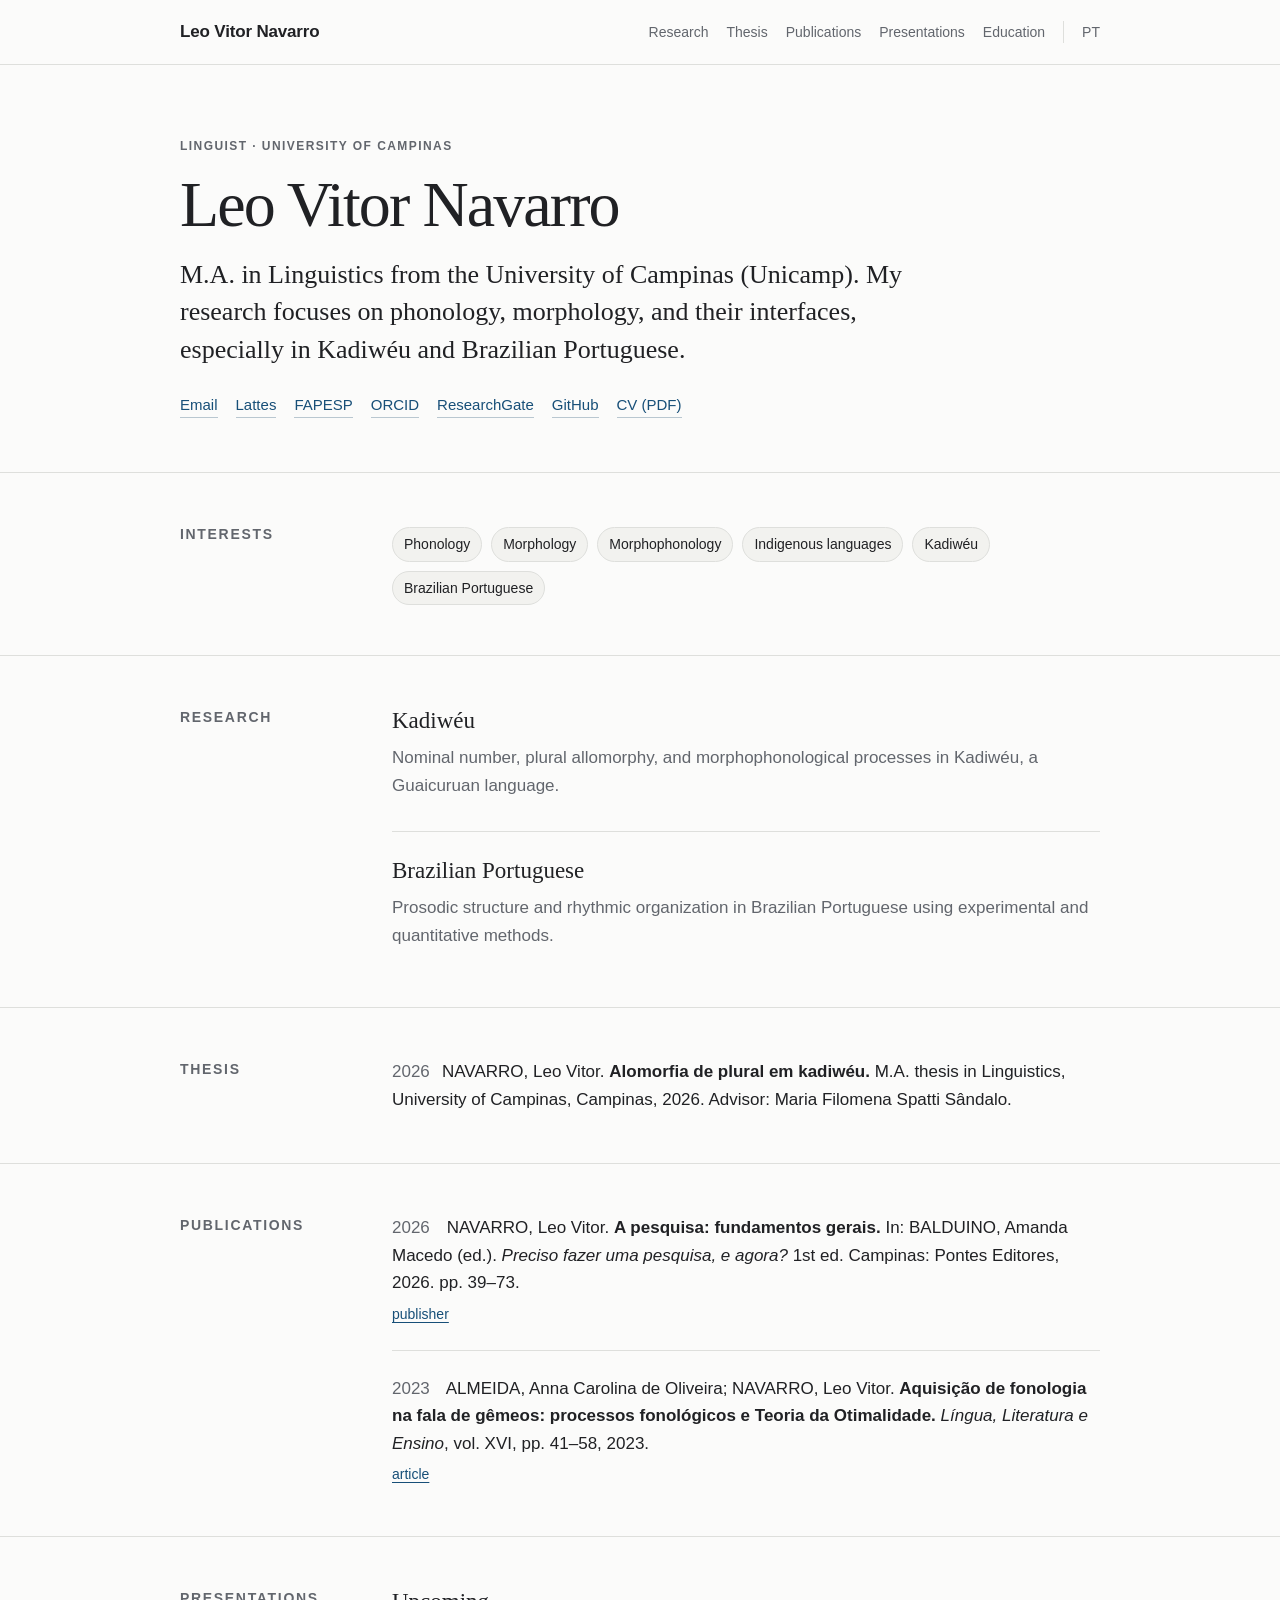
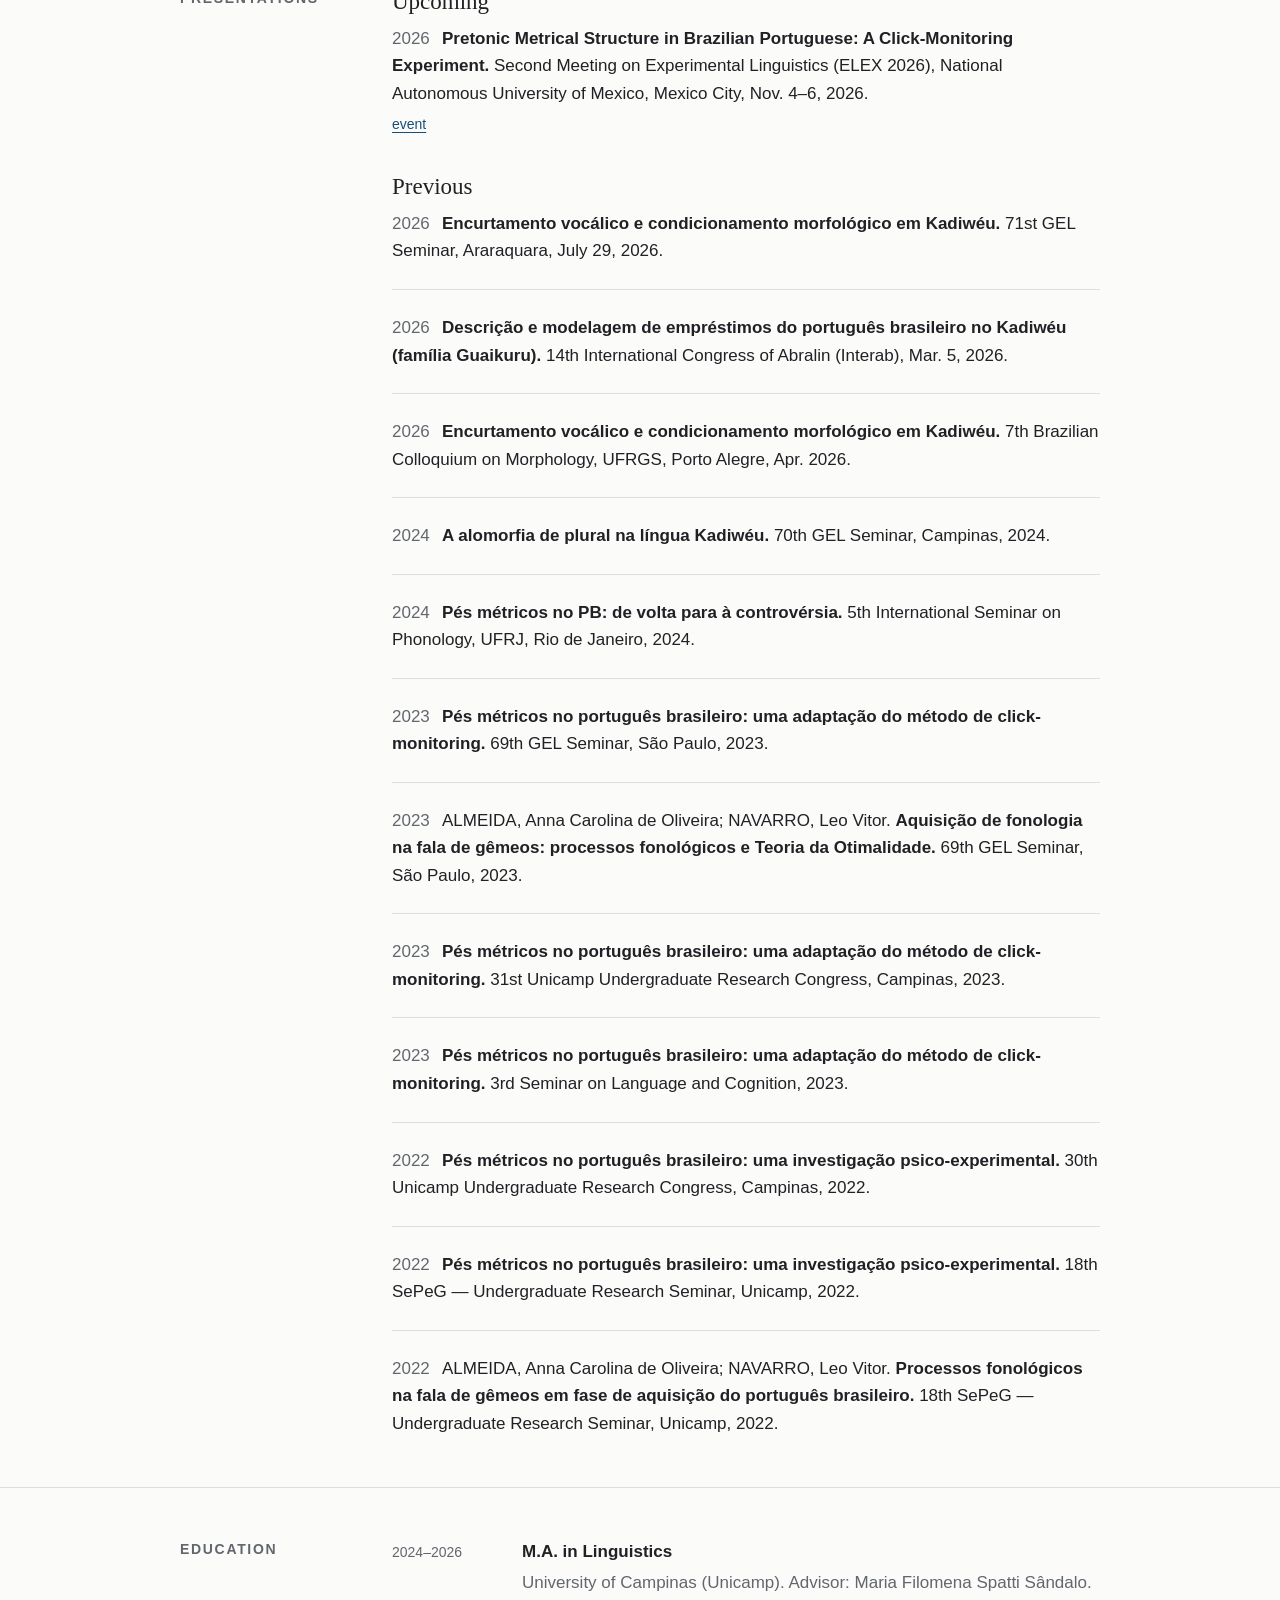
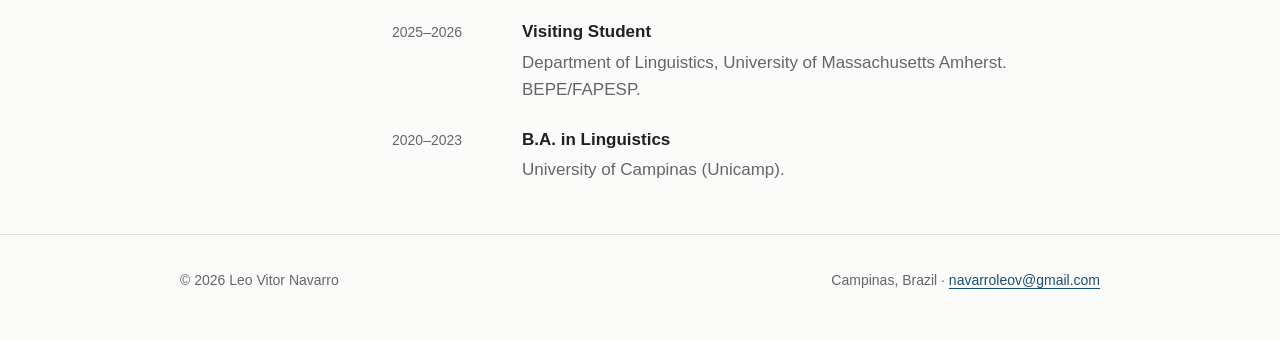
==== en/index.html @ c4668b6d "Add CV PDF link to English page" ====
<!doctype html>
<html lang="en">
<head>
  <meta charset="utf-8">
  <meta name="viewport" content="width=device-width, initial-scale=1">
  <meta name="description" content="Leo Vitor Navarro — linguist. Phonology, morphology, Kadiwéu, and Brazilian Portuguese.">
  <title>Leo Vitor Navarro — Linguist</title>
  <link rel="stylesheet" href="../styles.css">
</head>
<body>
  <a class="skip-link" href="#main">Skip to content</a>

  <header class="site-header">
    <nav class="container nav" aria-label="Main navigation">
      <a class="brand" href="#top">Leo Vitor Navarro</a>
      <div class="nav-links">
        <a href="#research">Research</a>
        <a href="#thesis">Thesis</a>
        <a href="#publications">Publications</a>
        <a class="optional" href="#presentations">Presentations</a>
        <a href="#education">Education</a>
        <a class="lang" href="../" lang="pt-BR">PT</a>
      </div>
    </nav>
  </header>

  <main id="main">
    <div class="hero" id="top">
      <div class="container">
        <p class="eyebrow">Linguist · University of Campinas</p>
        <h1>Leo Vitor Navarro</h1>
        <p class="lead">M.A. in Linguistics from the University of Campinas (Unicamp). My research focuses on phonology, morphology, and their interfaces, especially in Kadiwéu and Brazilian Portuguese.</p>
        <div class="quick-links" aria-label="Academic profiles">
          <a href="mailto:navarroleov@gmail.com">Email</a>
          <a href="https://buscatextual.cnpq.br/buscatextual/visualizacv.do?id=K9007297A9&metodo=apresentar">Lattes</a>
          <a href="https://bv.fapesp.br/en/pesquisador/730065/leo-vitor-navarro/">FAPESP</a>
          <a href="https://orcid.org/0000-0003-2678-4934">ORCID</a>
          <a href="https://www.researchgate.net/profile/Leo-Navarro-2">ResearchGate</a>
          <a href="https://github.com/leovitornavarro">GitHub</a>
          <a href="../cv/leo-vitor-navarro-cv.pdf">CV (PDF)</a>
        </div>
      </div>
    </div>

    <section aria-labelledby="interests-heading">
      <div class="container section-grid">
        <h2 id="interests-heading">Interests</h2>
        <div class="content">
          <ul class="interests">
            <li>Phonology</li>
            <li>Morphology</li>
            <li>Morphophonology</li>
            <li>Indigenous languages</li>
            <li>Kadiwéu</li>
            <li>Brazilian Portuguese</li>
          </ul>
        </div>
      </div>
    </section>

    <section id="research" aria-labelledby="research-heading">
      <div class="container section-grid">
        <h2 id="research-heading">Research</h2>
        <div class="content">
          <article class="project">
            <h3>Kadiwéu</h3>
            <p>Nominal number, plural allomorphy, and morphophonological processes in Kadiwéu, a Guaicuruan language.</p>
          </article>
          <article class="project">
            <h3>Brazilian Portuguese</h3>
            <p>Prosodic structure and rhythmic organization in Brazilian Portuguese using experimental and quantitative methods.</p>
          </article>
        </div>
      </div>
    </section>

    <section id="thesis" aria-labelledby="thesis-heading">
      <div class="container section-grid">
        <h2 id="thesis-heading">Thesis</h2>
        <div class="content">
          <ol class="biblio">
            <li><span class="year">2026</span>NAVARRO, Leo Vitor. <span class="title">Alomorfia de plural em kadiwéu.</span> M.A. thesis in Linguistics, University of Campinas, Campinas, 2026. Advisor: Maria Filomena Spatti Sândalo.</li>
          </ol>
        </div>
      </div>
    </section>

    <section id="publications" aria-labelledby="publications-heading">
      <div class="container section-grid">
        <h2 id="publications-heading">Publications</h2>
        <div class="content">
          <ol class="biblio">
            <li>
              <span class="year">2026</span>
              NAVARRO, Leo Vitor. <span class="title">A pesquisa: fundamentos gerais.</span> In: BALDUINO, Amanda Macedo (ed.). <em>Preciso fazer uma pesquisa, e agora?</em> 1st ed. Campinas: Pontes Editores, 2026. pp. 39–73.
              <div class="links"><a href="https://ponteseditores.com.br/loja3/loja/preciso-fazer-uma-pesquisa-e-agora/">publisher</a></div>
            </li>
            <li>
              <span class="year">2023</span>
              ALMEIDA, Anna Carolina de Oliveira; NAVARRO, Leo Vitor. <span class="title">Aquisição de fonologia na fala de gêmeos: processos fonológicos e Teoria da Otimalidade.</span> <em>Língua, Literatura e Ensino</em>, vol. XVI, pp. 41–58, 2023.
              <div class="links"><a href="https://revistas.iel.unicamp.br/index.php/lle/article/view/6676">article</a></div>
            </li>
          </ol>
        </div>
      </div>
    </section>

    <section id="presentations" aria-labelledby="presentations-heading">
      <div class="container section-grid">
        <h2 id="presentations-heading">Presentations</h2>
        <div class="content">
          <h3>Upcoming</h3>
          <ol class="biblio">
            <li><span class="year">2026</span><span class="title">Pretonic Metrical Structure in Brazilian Portuguese: A Click-Monitoring Experiment.</span> Second Meeting on Experimental Linguistics (ELEX 2026), National Autonomous University of Mexico, Mexico City, Nov. 4–6, 2026.<div class="links"><a href="https://eventos.enallt.unam.mx/elex/">event</a></div></li>
          </ol>

          <h3 style="margin-top:36px">Previous</h3>
          <ol class="biblio">
            <li><span class="year">2026</span><span class="title">Encurtamento vocálico e condicionamento morfológico em Kadiwéu.</span> 71st GEL Seminar, Araraquara, July 29, 2026.</li>
            <li><span class="year">2026</span><span class="title">Descrição e modelagem de empréstimos do português brasileiro no Kadiwéu (família Guaikuru).</span> 14th International Congress of Abralin (Interab), Mar. 5, 2026.</li>
            <li><span class="year">2026</span><span class="title">Encurtamento vocálico e condicionamento morfológico em Kadiwéu.</span> 7th Brazilian Colloquium on Morphology, UFRGS, Porto Alegre, Apr. 2026.</li>
            <li><span class="year">2024</span><span class="title">A alomorfia de plural na língua Kadiwéu.</span> 70th GEL Seminar, Campinas, 2024.</li>
            <li><span class="year">2024</span><span class="title">Pés métricos no PB: de volta para à controvérsia.</span> 5th International Seminar on Phonology, UFRJ, Rio de Janeiro, 2024.</li>
            <li><span class="year">2023</span><span class="title">Pés métricos no português brasileiro: uma adaptação do método de click-monitoring.</span> 69th GEL Seminar, São Paulo, 2023.</li>
            <li><span class="year">2023</span>ALMEIDA, Anna Carolina de Oliveira; NAVARRO, Leo Vitor. <span class="title">Aquisição de fonologia na fala de gêmeos: processos fonológicos e Teoria da Otimalidade.</span> 69th GEL Seminar, São Paulo, 2023.</li>
            <li><span class="year">2023</span><span class="title">Pés métricos no português brasileiro: uma adaptação do método de click-monitoring.</span> 31st Unicamp Undergraduate Research Congress, Campinas, 2023.</li>
            <li><span class="year">2023</span><span class="title">Pés métricos no português brasileiro: uma adaptação do método de click-monitoring.</span> 3rd Seminar on Language and Cognition, 2023.</li>
            <li><span class="year">2022</span><span class="title">Pés métricos no português brasileiro: uma investigação psico-experimental.</span> 30th Unicamp Undergraduate Research Congress, Campinas, 2022.</li>
            <li><span class="year">2022</span><span class="title">Pés métricos no português brasileiro: uma investigação psico-experimental.</span> 18th SePeG — Undergraduate Research Seminar, Unicamp, 2022.</li>
            <li><span class="year">2022</span>ALMEIDA, Anna Carolina de Oliveira; NAVARRO, Leo Vitor. <span class="title">Processos fonológicos na fala de gêmeos em fase de aquisição do português brasileiro.</span> 18th SePeG — Undergraduate Research Seminar, Unicamp, 2022.</li>
          </ol>
        </div>
      </div>
    </section>

    <section id="education" aria-labelledby="education-heading">
      <div class="container section-grid">
        <h2 id="education-heading">Education</h2>
        <div class="content">
          <div class="timeline">
            <div class="timeline-item">
              <div class="date">2024–2026</div>
              <div><strong>M.A. in Linguistics</strong><p>University of Campinas (Unicamp). Advisor: Maria Filomena Spatti Sândalo.</p></div>
            </div>
            <div class="timeline-item">
              <div class="date">2025–2026</div>
              <div><strong>Visiting Student</strong><p>Department of Linguistics, University of Massachusetts Amherst. BEPE/FAPESP.</p></div>
            </div>
            <div class="timeline-item">
              <div class="date">2020–2023</div>
              <div><strong>B.A. in Linguistics</strong><p>University of Campinas (Unicamp).</p></div>
            </div>
          </div>
        </div>
      </div>
    </section>
  </main>

  <footer>
    <div class="container footer-row">
      <span>© 2026 Leo Vitor Navarro</span>
      <span>Campinas, Brazil · <a href="mailto:navarroleov@gmail.com">navarroleov@gmail.com</a></span>
    </div>
  </footer>
</body>
</html>
---- styles.css ----
:root {
  --bg: #fbfbfa;
  --text: #202124;
  --muted: #62666d;
  --line: #dedfdc;
  --soft: #f2f2ef;
  --accent: #174f78;
  --max: 920px;
}
* { box-sizing: border-box; }
html { scroll-behavior: smooth; }
body { margin: 0; background: var(--bg); color: var(--text); font-family: -apple-system,BlinkMacSystemFont,"Segoe UI",Roboto,Helvetica,Arial,sans-serif; line-height: 1.62; font-size: 17px; }
a { color: var(--accent); text-decoration-thickness: 1px; text-underline-offset: 3px; }
a:hover { text-decoration-thickness: 2px; }
.container { width: min(calc(100% - 40px), var(--max)); margin: 0 auto; }
.skip-link { position: absolute; left: -9999px; }
.skip-link:focus { left: 16px; top: 12px; background: white; padding: 8px 12px; z-index: 20; }
.site-header { border-bottom: 1px solid var(--line); background: rgba(251,251,250,.96); position: sticky; top: 0; z-index: 10; backdrop-filter: blur(8px); }
.nav { min-height: 64px; display: flex; align-items: center; justify-content: space-between; gap: 20px; }
.brand { color: var(--text); font-weight: 700; text-decoration: none; letter-spacing: -.01em; }
.nav-links { display: flex; flex-wrap: wrap; gap: 18px; align-items: center; font-size: 14px; }
.nav-links a { color: var(--muted); text-decoration: none; }
.nav-links a:hover { color: var(--text); }
.lang { border-left: 1px solid var(--line); padding-left: 18px; }
.hero { padding: 72px 0 54px; }
.eyebrow { text-transform: uppercase; letter-spacing: .12em; font-size: 12px; font-weight: 700; color: var(--muted); margin: 0 0 16px; }
h1 { font-family: Georgia,"Times New Roman",serif; font-size: clamp(42px,7vw,64px); line-height: 1.02; letter-spacing: -.03em; margin: 0 0 18px; font-weight: 500; }
.lead { font-family: Georgia,"Times New Roman",serif; font-size: clamp(20px,3vw,26px); line-height: 1.45; margin: 0; max-width: 780px; }
.quick-links { display: flex; flex-wrap: wrap; gap: 10px 18px; margin-top: 24px; font-size: 15px; }
.quick-links a { text-decoration: none; border-bottom: 1px solid #b9c7d0; }
section { padding: 50px 0; border-top: 1px solid var(--line); }
.section-grid { display: grid; grid-template-columns: 170px 1fr; gap: 42px; }
h2 { margin: 0; font-size: 14px; text-transform: uppercase; letter-spacing: .12em; color: var(--muted); }
h3 { font-family: Georgia,"Times New Roman",serif; font-size: 23px; line-height: 1.3; font-weight: 500; margin: 0 0 8px; }
p { margin-top: 0; }
.content > *:last-child { margin-bottom: 0; }
.interests { display: flex; flex-wrap: wrap; gap: 9px; margin: 4px 0 0; padding: 0; list-style: none; }
.interests li { background: var(--soft); border: 1px solid var(--line); border-radius: 999px; padding: 5px 11px; font-size: 14px; }
.project { padding: 0 0 24px; margin: 0 0 24px; border-bottom: 1px solid var(--line); }
.project:last-child { border-bottom: 0; padding-bottom: 0; margin-bottom: 0; }
.project p { color: var(--muted); margin-bottom: 8px; }
.meta { font-size: 14px; color: var(--muted); }
.biblio { list-style: none; padding: 0; margin: 0; }
.biblio li { padding: 0 0 24px; margin: 0 0 24px; border-bottom: 1px solid var(--line); }
.biblio li:last-child { border-bottom: 0; margin-bottom: 0; padding-bottom: 0; }
.biblio .year { display: inline-block; min-width: 50px; color: var(--muted); font-variant-numeric: tabular-nums; }
.biblio .title { font-weight: 650; }
.biblio .links { margin-top: 6px; font-size: 14px; }
.biblio .links a { margin-right: 12px; }
.timeline { display: grid; gap: 22px; }
.timeline-item { display: grid; grid-template-columns: 110px 1fr; gap: 20px; }
.timeline-item .date { color: var(--muted); font-size: 14px; padding-top: 3px; }
.timeline-item strong { display: block; }
.timeline-item p { color: var(--muted); margin: 3px 0 0; }
footer { border-top: 1px solid var(--line); padding: 34px 0 48px; color: var(--muted); font-size: 14px; }
.footer-row { display: flex; justify-content: space-between; gap: 20px; flex-wrap: wrap; }
@media (max-width: 760px) {
  .site-header { position: static; }
  .nav { align-items: flex-start; padding: 18px 0; }
  .nav-links { justify-content: flex-end; gap: 10px 14px; }
  .nav-links .optional { display: none; }
  .hero { padding-top: 46px; }
  .section-grid { grid-template-columns: 1fr; gap: 18px; }
  .timeline-item { grid-template-columns: 82px 1fr; gap: 14px; }
}
@media (max-width: 430px) {
  .container { width: min(calc(100% - 28px), var(--max)); }
  .nav { display: block; }
  .brand { display: block; margin-bottom: 10px; }
  .nav-links { justify-content: flex-start; }
  .lang { padding-left: 0; border-left: 0; }
  h1 { font-size: 43px; }
}
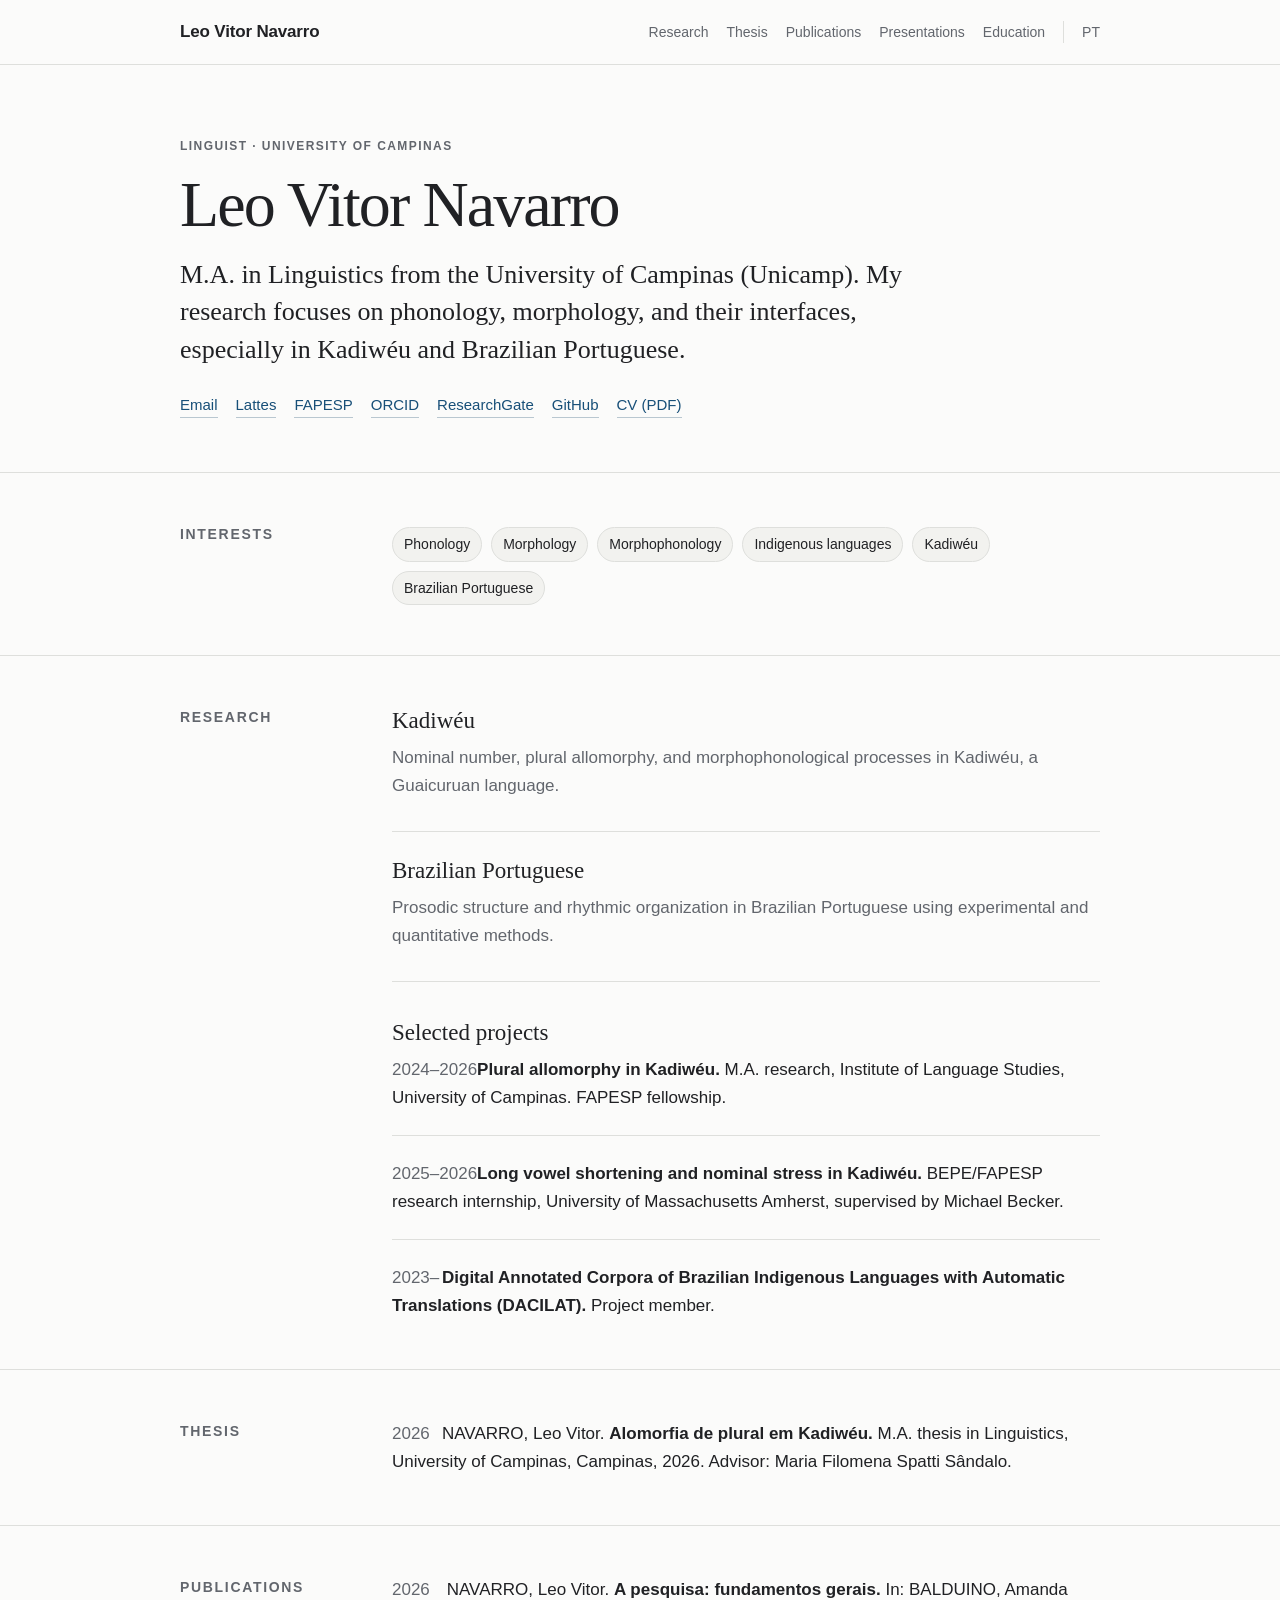
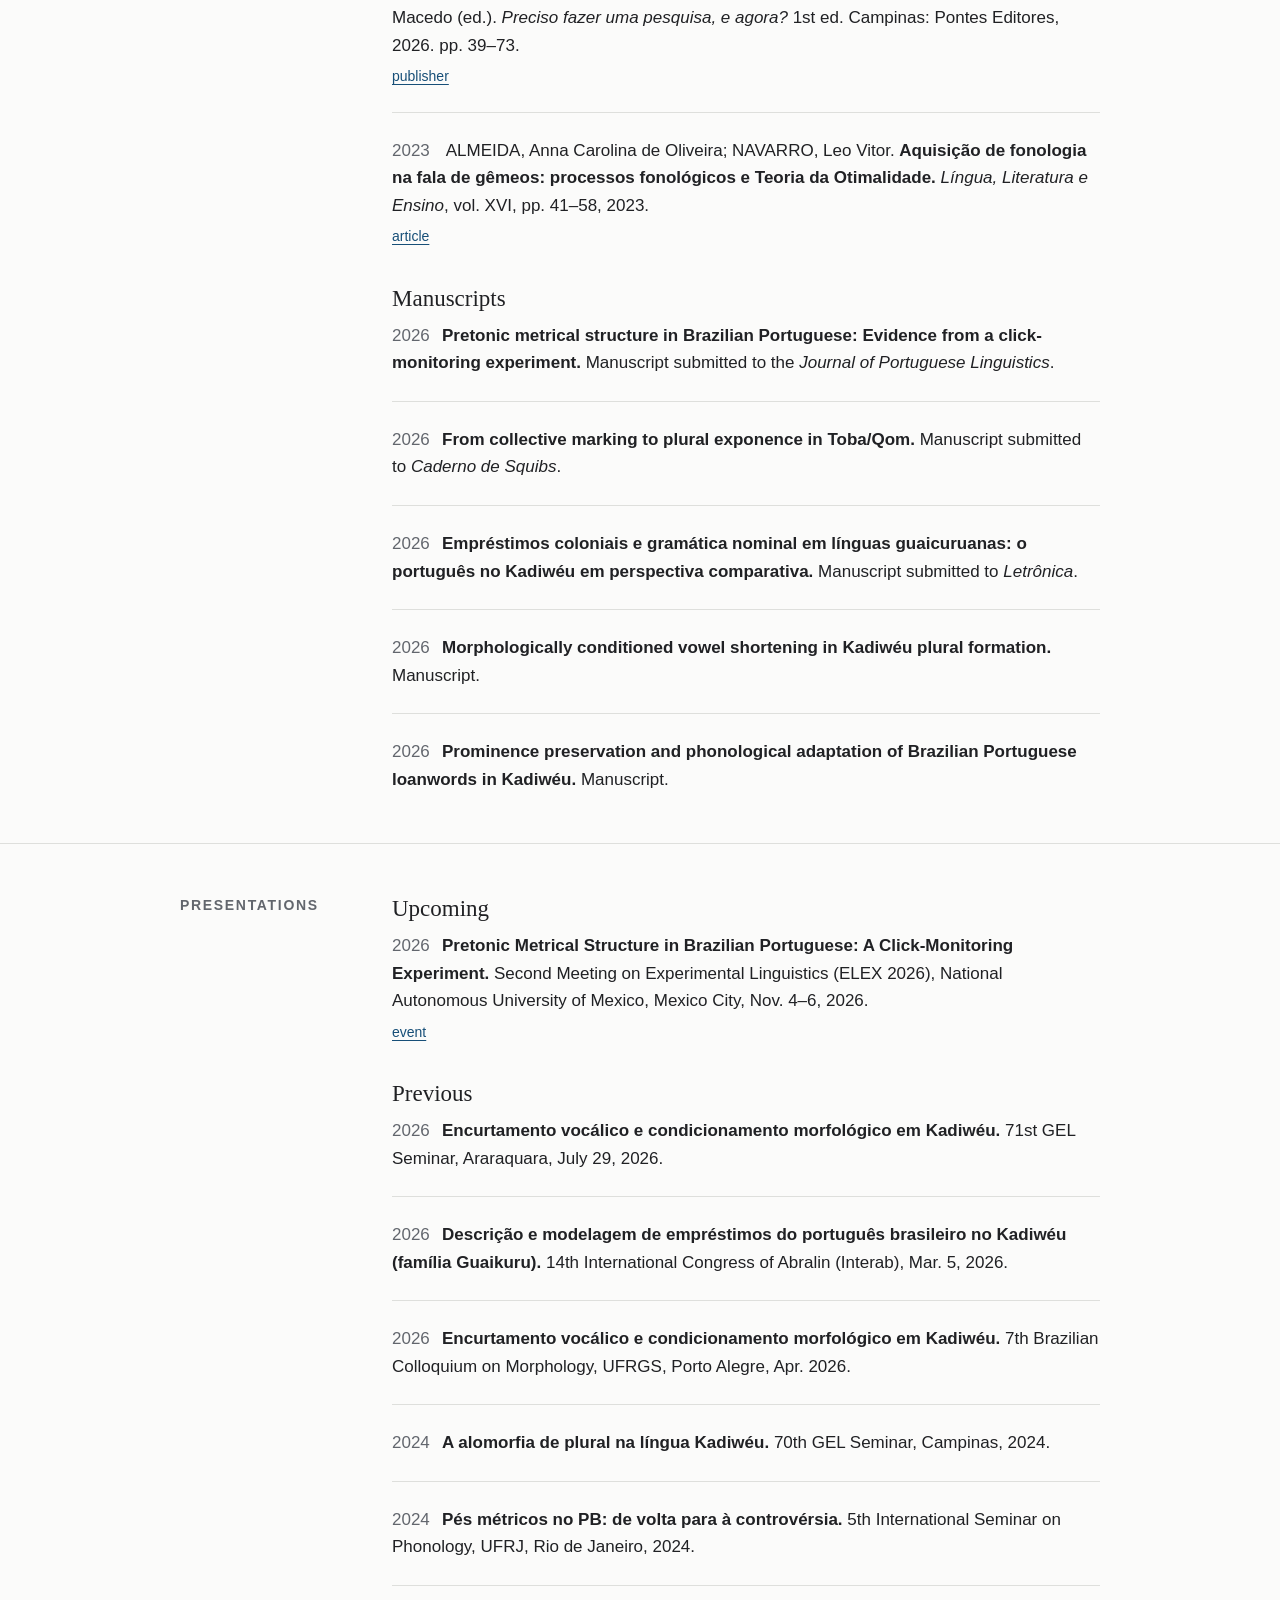
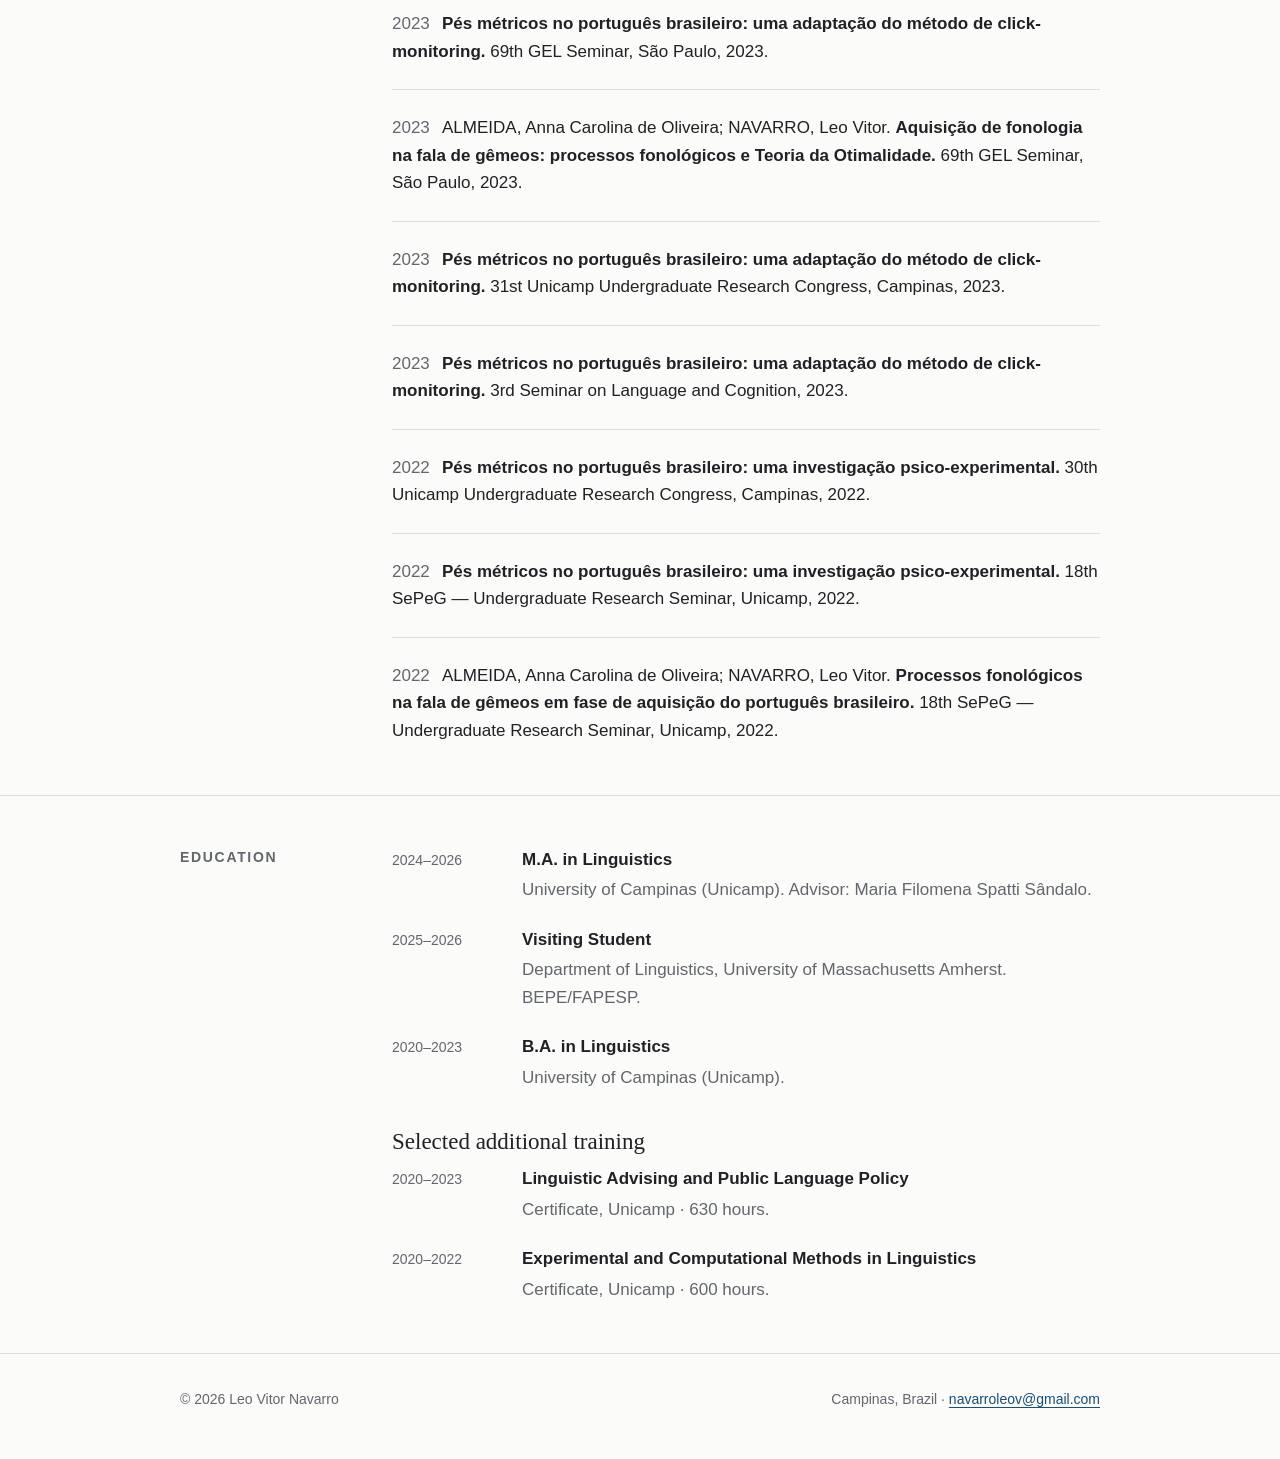
==== commit 99842f2c: "Expand English research, manuscripts, and education" ====
--- a/en/index.html
+++ b/en/index.html
@@ -5,6 +5,7 @@
   <meta name="viewport" content="width=device-width, initial-scale=1">
   <meta name="description" content="Leo Vitor Navarro — linguist. Phonology, morphology, Kadiwéu, and Brazilian Portuguese.">
   <title>Leo Vitor Navarro — Linguist</title>
+  <link rel="icon" type="image/svg+xml" href="../favicon.svg">
   <link rel="stylesheet" href="../styles.css">
 </head>
 <body>
@@ -32,7 +33,7 @@
         <p class="lead">M.A. in Linguistics from the University of Campinas (Unicamp). My research focuses on phonology, morphology, and their interfaces, especially in Kadiwéu and Brazilian Portuguese.</p>
         <div class="quick-links" aria-label="Academic profiles">
           <a href="mailto:navarroleov@gmail.com">Email</a>
-          <a href="https://buscatextual.cnpq.br/buscatextual/visualizacv.do?id=K9007297A9&metodo=apresentar">Lattes</a>
+          <a href="http://lattes.cnpq.br/2381672825086246">Lattes</a>
           <a href="https://bv.fapesp.br/en/pesquisador/730065/leo-vitor-navarro/">FAPESP</a>
           <a href="https://orcid.org/0000-0003-2678-4934">ORCID</a>
           <a href="https://www.researchgate.net/profile/Leo-Navarro-2">ResearchGate</a>
@@ -70,6 +71,13 @@
             <h3>Brazilian Portuguese</h3>
             <p>Prosodic structure and rhythmic organization in Brazilian Portuguese using experimental and quantitative methods.</p>
           </article>
+
+          <h3 style="margin-top:36px">Selected projects</h3>
+          <ol class="biblio">
+            <li><span class="year">2024–2026</span><span class="title">Plural allomorphy in Kadiwéu.</span> M.A. research, Institute of Language Studies, University of Campinas. FAPESP fellowship.</li>
+            <li><span class="year">2025–2026</span><span class="title">Long vowel shortening and nominal stress in Kadiwéu.</span> BEPE/FAPESP research internship, University of Massachusetts Amherst, supervised by Michael Becker.</li>
+            <li><span class="year">2023–</span><span class="title">Digital Annotated Corpora of Brazilian Indigenous Languages with Automatic Translations (DACILAT).</span> Project member.</li>
+          </ol>
         </div>
       </div>
     </section>
@@ -79,7 +87,7 @@
         <h2 id="thesis-heading">Thesis</h2>
         <div class="content">
           <ol class="biblio">
-            <li><span class="year">2026</span>NAVARRO, Leo Vitor. <span class="title">Alomorfia de plural em kadiwéu.</span> M.A. thesis in Linguistics, University of Campinas, Campinas, 2026. Advisor: Maria Filomena Spatti Sândalo.</li>
+            <li><span class="year">2026</span>NAVARRO, Leo Vitor. <span class="title">Alomorfia de plural em Kadiwéu.</span> M.A. thesis in Linguistics, University of Campinas, Campinas, 2026. Advisor: Maria Filomena Spatti Sândalo.</li>
           </ol>
         </div>
       </div>
@@ -100,6 +108,15 @@
               ALMEIDA, Anna Carolina de Oliveira; NAVARRO, Leo Vitor. <span class="title">Aquisição de fonologia na fala de gêmeos: processos fonológicos e Teoria da Otimalidade.</span> <em>Língua, Literatura e Ensino</em>, vol. XVI, pp. 41–58, 2023.
               <div class="links"><a href="https://revistas.iel.unicamp.br/index.php/lle/article/view/6676">article</a></div>
             </li>
+          </ol>
+
+          <h3 style="margin-top:36px">Manuscripts</h3>
+          <ol class="biblio">
+            <li><span class="year">2026</span><span class="title">Pretonic metrical structure in Brazilian Portuguese: Evidence from a click-monitoring experiment.</span> Manuscript submitted to the <em>Journal of Portuguese Linguistics</em>.</li>
+            <li><span class="year">2026</span><span class="title">From collective marking to plural exponence in Toba/Qom.</span> Manuscript submitted to <em>Caderno de Squibs</em>.</li>
+            <li><span class="year">2026</span><span class="title">Empréstimos coloniais e gramática nominal em línguas guaicuruanas: o português no Kadiwéu em perspectiva comparativa.</span> Manuscript submitted to <em>Letrônica</em>.</li>
+            <li><span class="year">2026</span><span class="title">Morphologically conditioned vowel shortening in Kadiwéu plural formation.</span> Manuscript.</li>
+            <li><span class="year">2026</span><span class="title">Prominence preservation and phonological adaptation of Brazilian Portuguese loanwords in Kadiwéu.</span> Manuscript.</li>
           </ol>
         </div>
       </div>
@@ -151,6 +168,18 @@
               <div><strong>B.A. in Linguistics</strong><p>University of Campinas (Unicamp).</p></div>
             </div>
           </div>
+
+          <h3 style="margin-top:36px">Selected additional training</h3>
+          <div class="timeline">
+            <div class="timeline-item">
+              <div class="date">2020–2023</div>
+              <div><strong>Linguistic Advising and Public Language Policy</strong><p>Certificate, Unicamp · 630 hours.</p></div>
+            </div>
+            <div class="timeline-item">
+              <div class="date">2020–2022</div>
+              <div><strong>Experimental and Computational Methods in Linguistics</strong><p>Certificate, Unicamp · 600 hours.</p></div>
+            </div>
+          </div>
         </div>
       </div>
     </section>
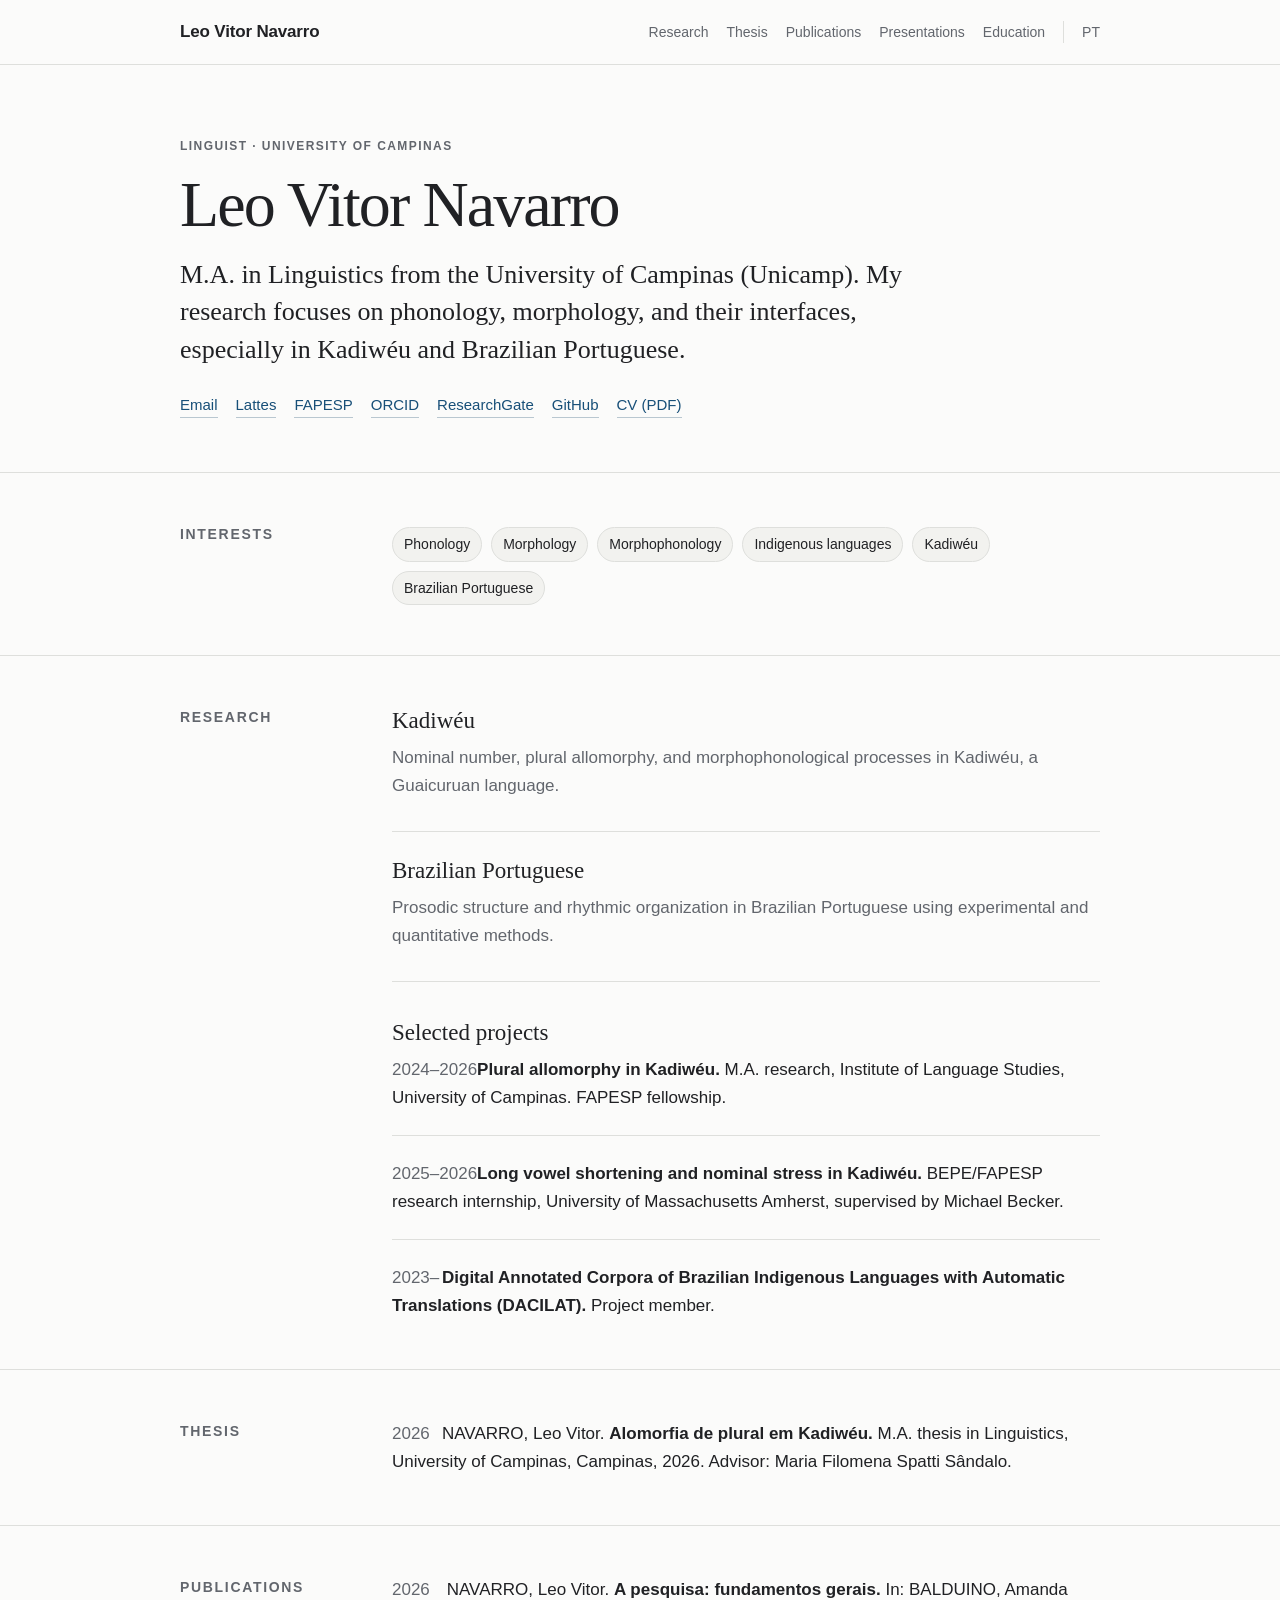
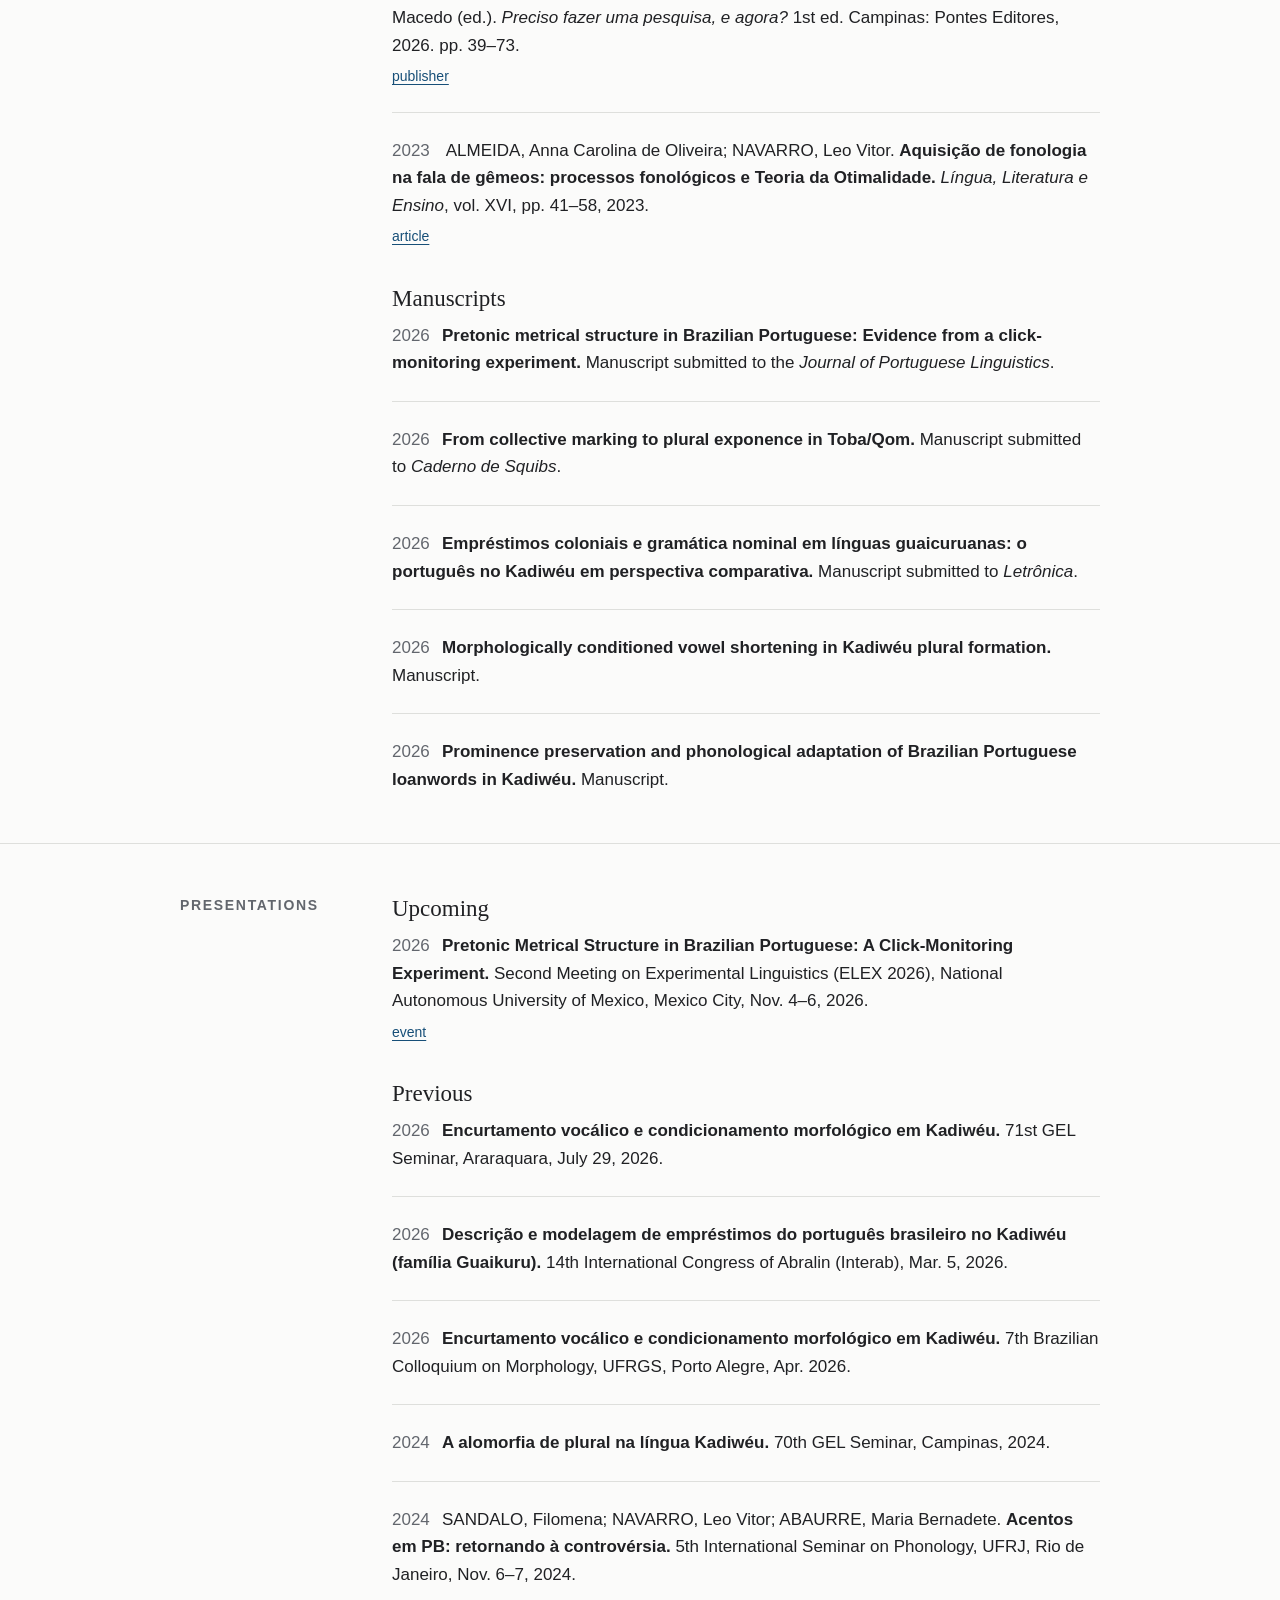
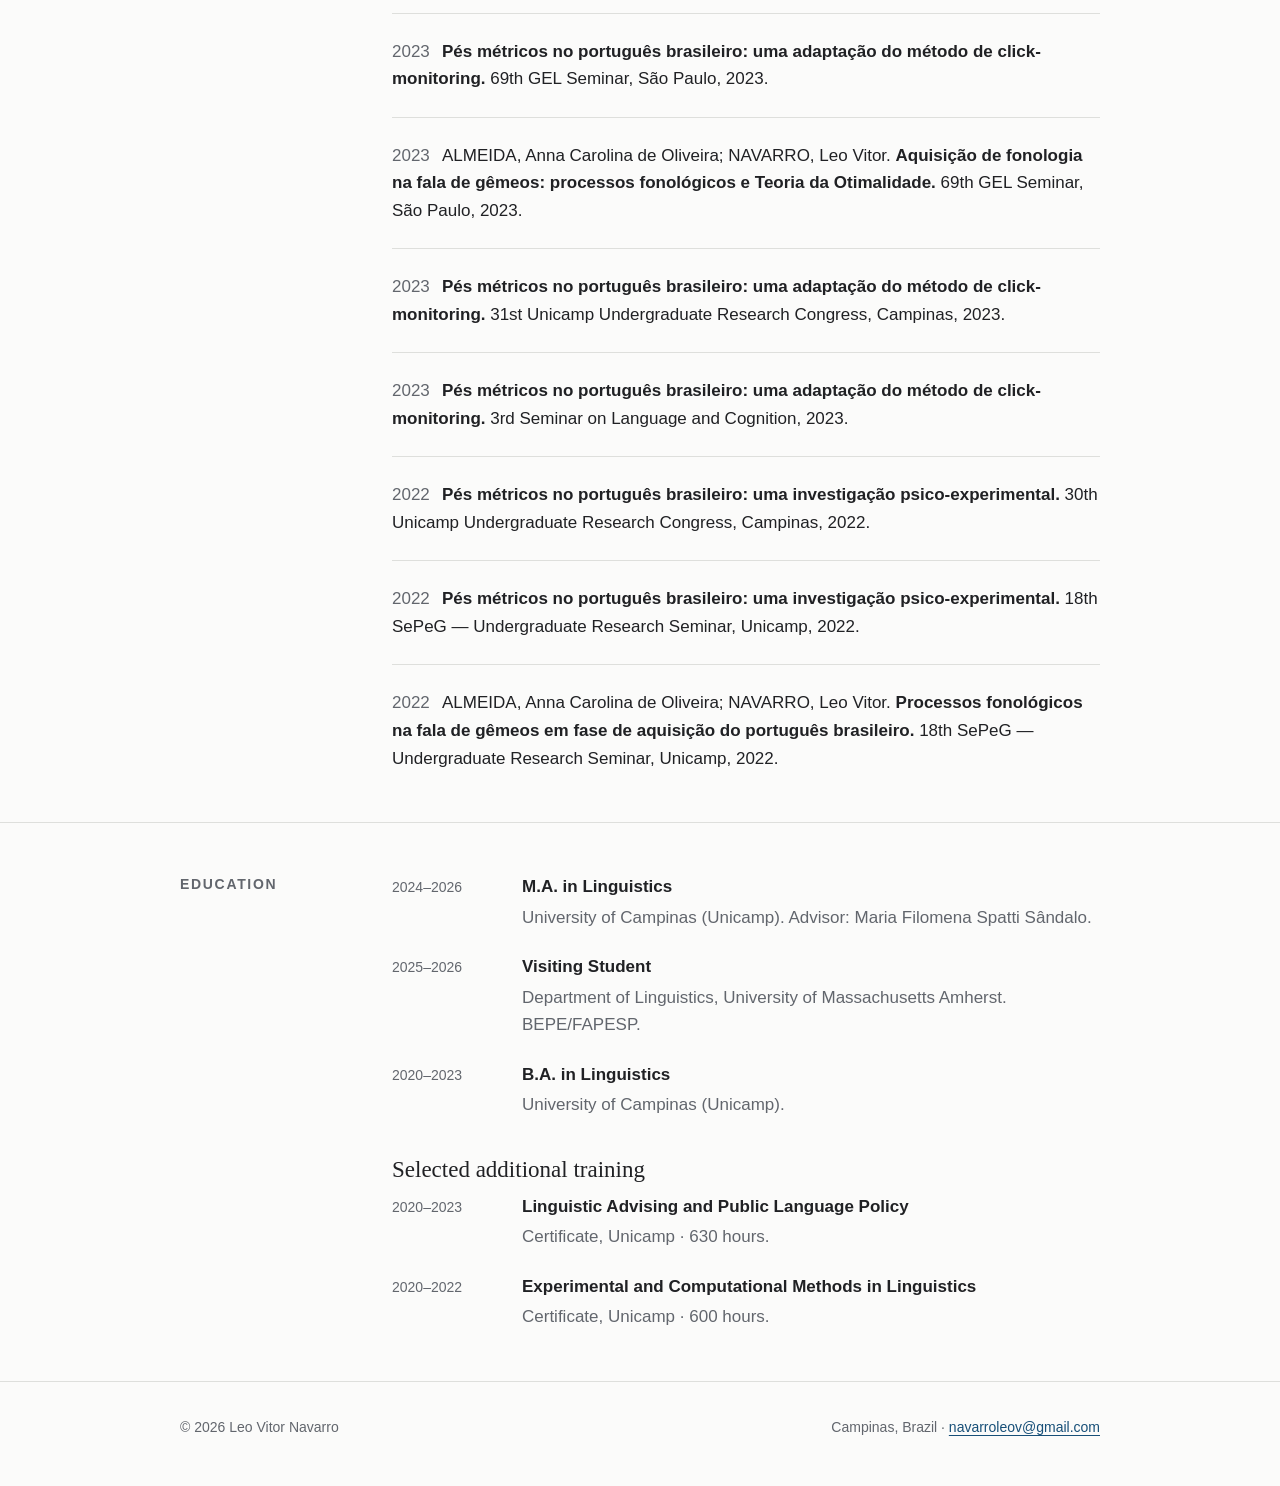
==== commit 729b6e63: "Correct 2024 UFRJ presentation title and authors in English page" ====
--- a/en/index.html
+++ b/en/index.html
@@ -137,7 +137,7 @@
             <li><span class="year">2026</span><span class="title">Descrição e modelagem de empréstimos do português brasileiro no Kadiwéu (família Guaikuru).</span> 14th International Congress of Abralin (Interab), Mar. 5, 2026.</li>
             <li><span class="year">2026</span><span class="title">Encurtamento vocálico e condicionamento morfológico em Kadiwéu.</span> 7th Brazilian Colloquium on Morphology, UFRGS, Porto Alegre, Apr. 2026.</li>
             <li><span class="year">2024</span><span class="title">A alomorfia de plural na língua Kadiwéu.</span> 70th GEL Seminar, Campinas, 2024.</li>
-            <li><span class="year">2024</span><span class="title">Pés métricos no PB: de volta para à controvérsia.</span> 5th International Seminar on Phonology, UFRJ, Rio de Janeiro, 2024.</li>
+            <li><span class="year">2024</span>SANDALO, Filomena; NAVARRO, Leo Vitor; ABAURRE, Maria Bernadete. <span class="title">Acentos em PB: retornando à controvérsia.</span> 5th International Seminar on Phonology, UFRJ, Rio de Janeiro, Nov. 6–7, 2024.</li>
             <li><span class="year">2023</span><span class="title">Pés métricos no português brasileiro: uma adaptação do método de click-monitoring.</span> 69th GEL Seminar, São Paulo, 2023.</li>
             <li><span class="year">2023</span>ALMEIDA, Anna Carolina de Oliveira; NAVARRO, Leo Vitor. <span class="title">Aquisição de fonologia na fala de gêmeos: processos fonológicos e Teoria da Otimalidade.</span> 69th GEL Seminar, São Paulo, 2023.</li>
             <li><span class="year">2023</span><span class="title">Pés métricos no português brasileiro: uma adaptação do método de click-monitoring.</span> 31st Unicamp Undergraduate Research Congress, Campinas, 2023.</li>
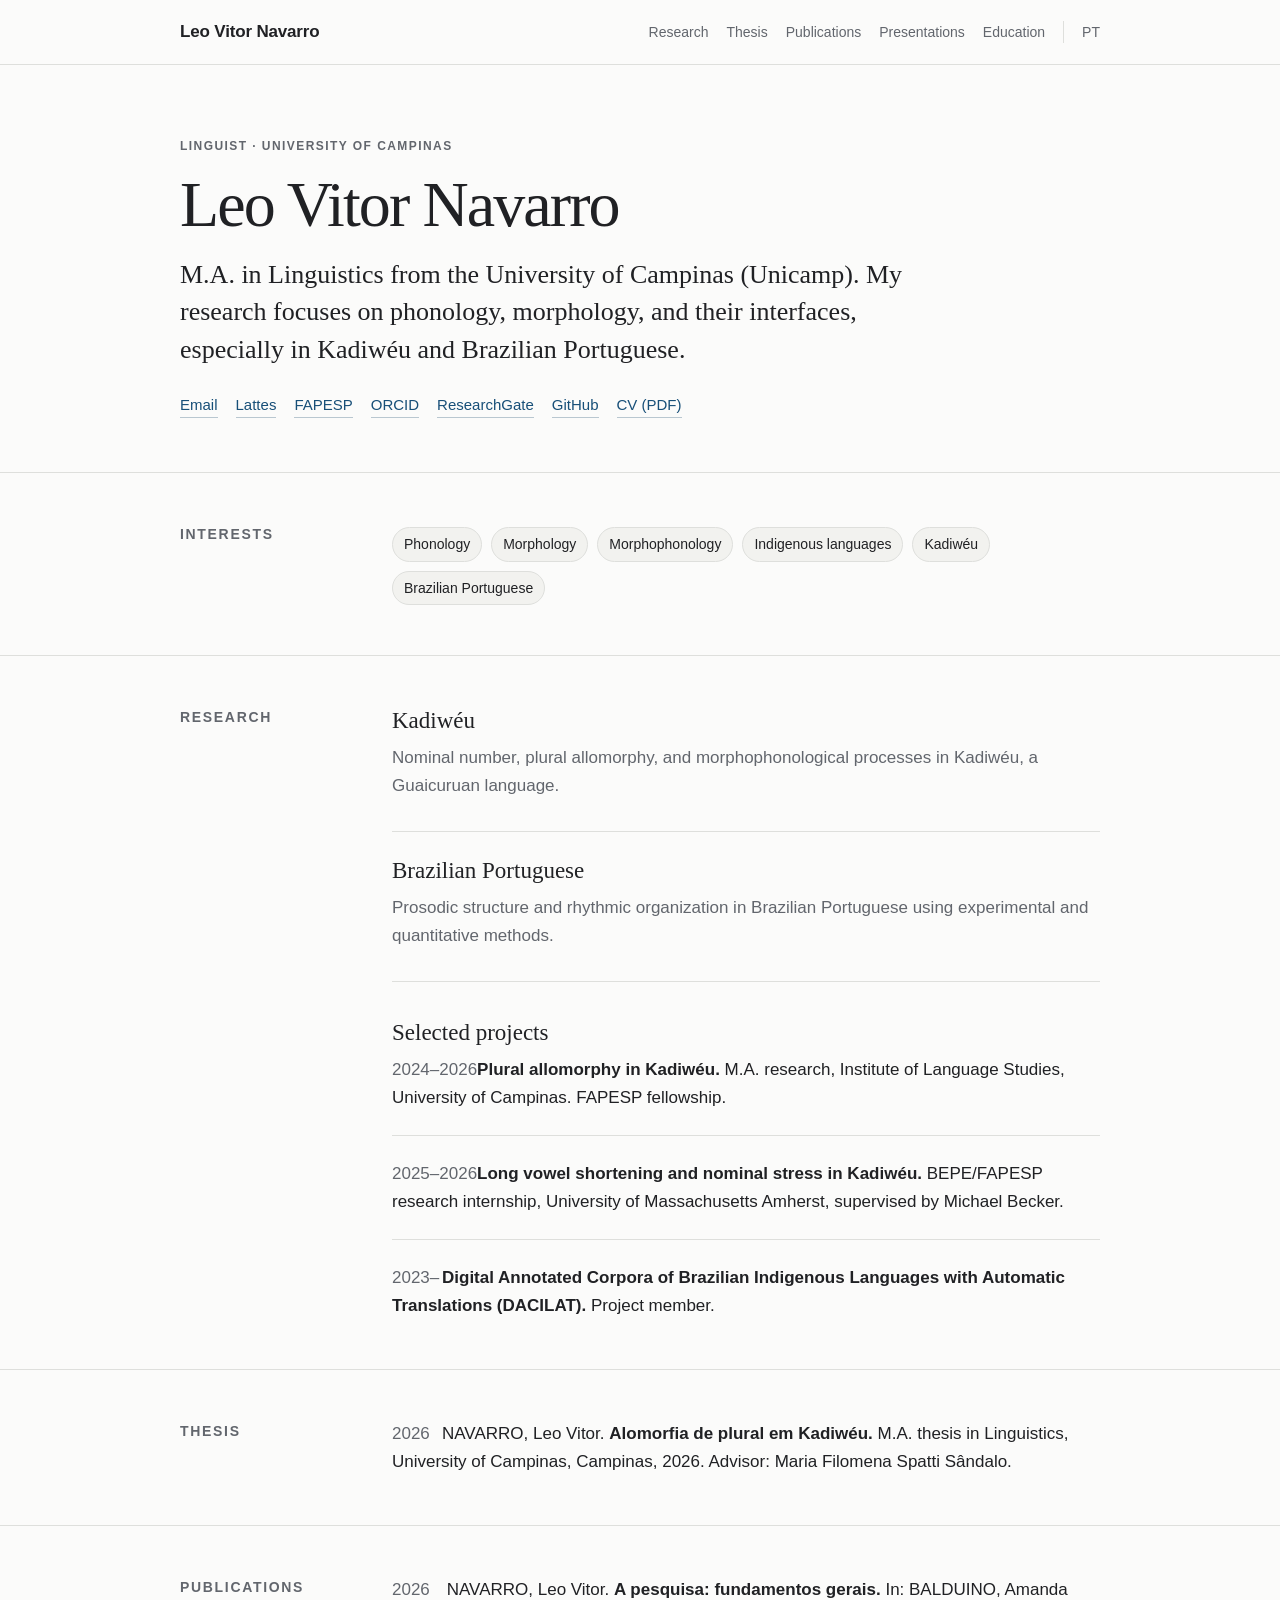
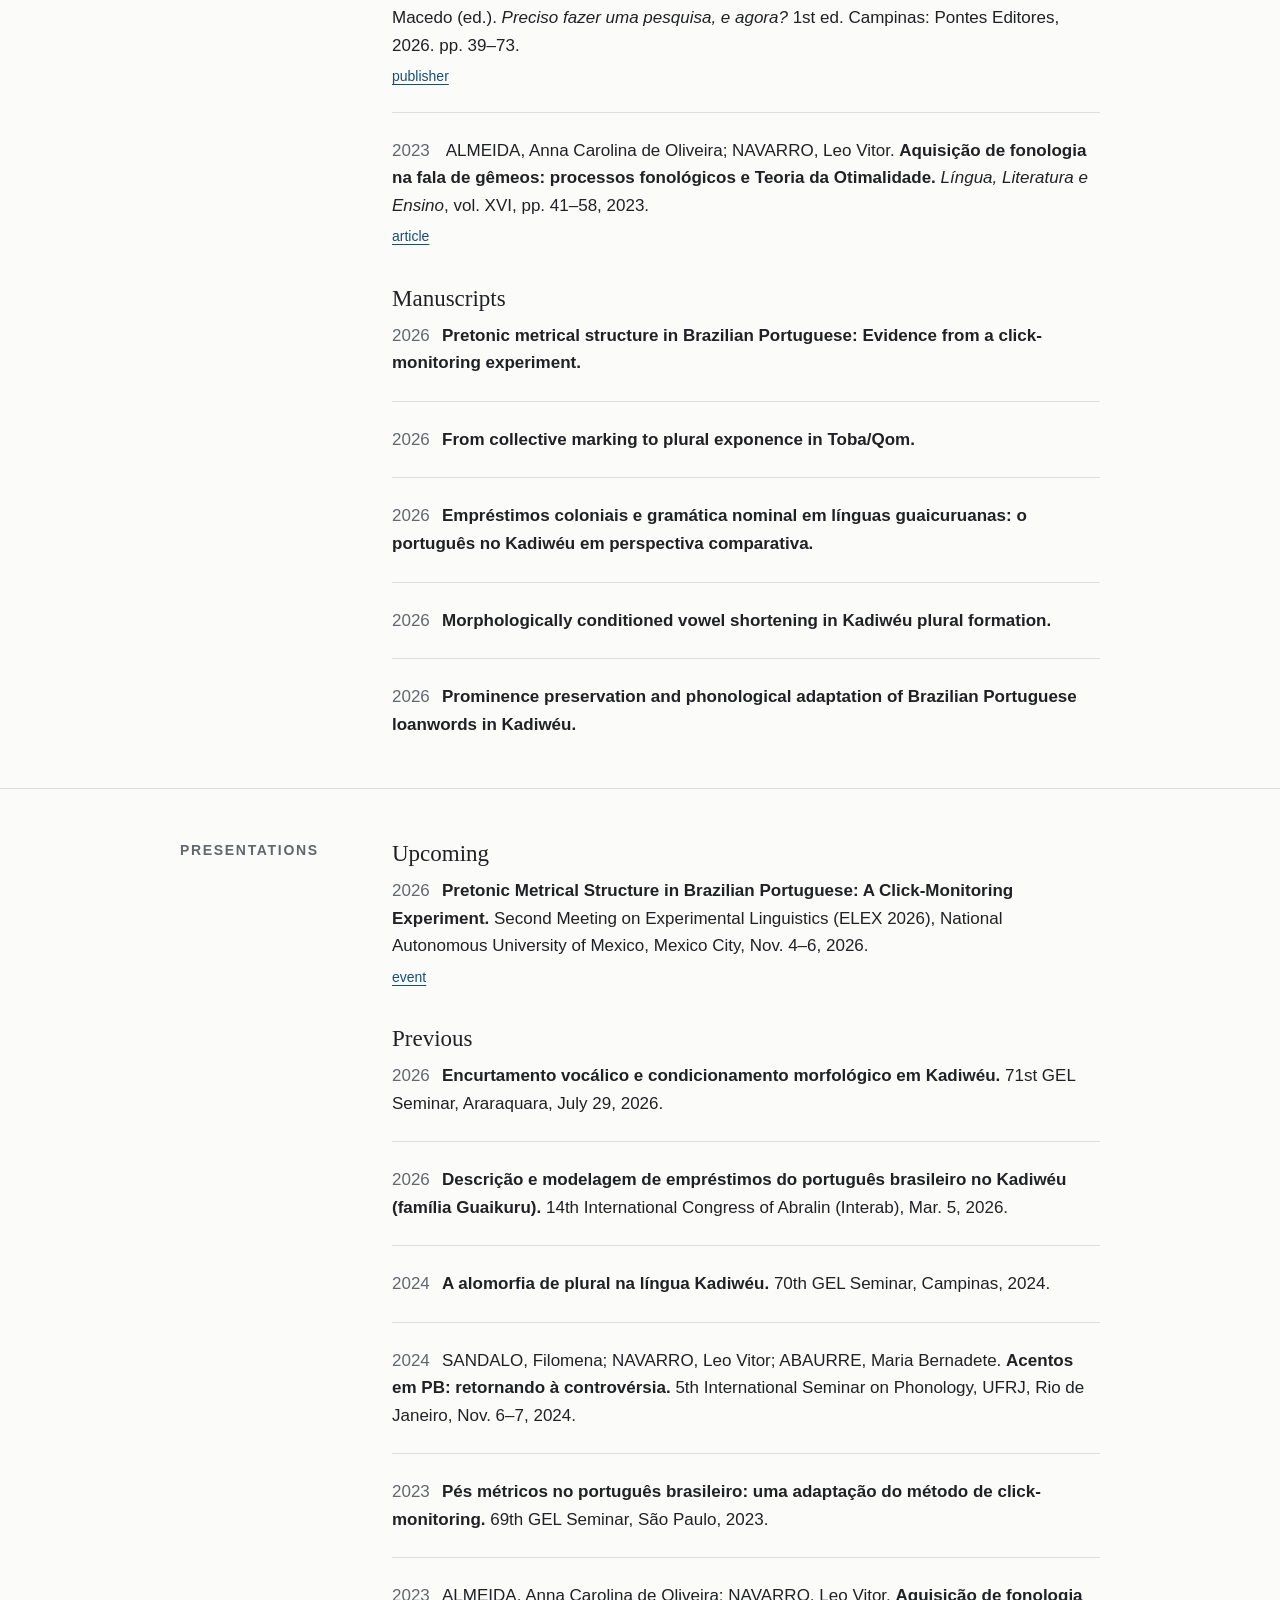
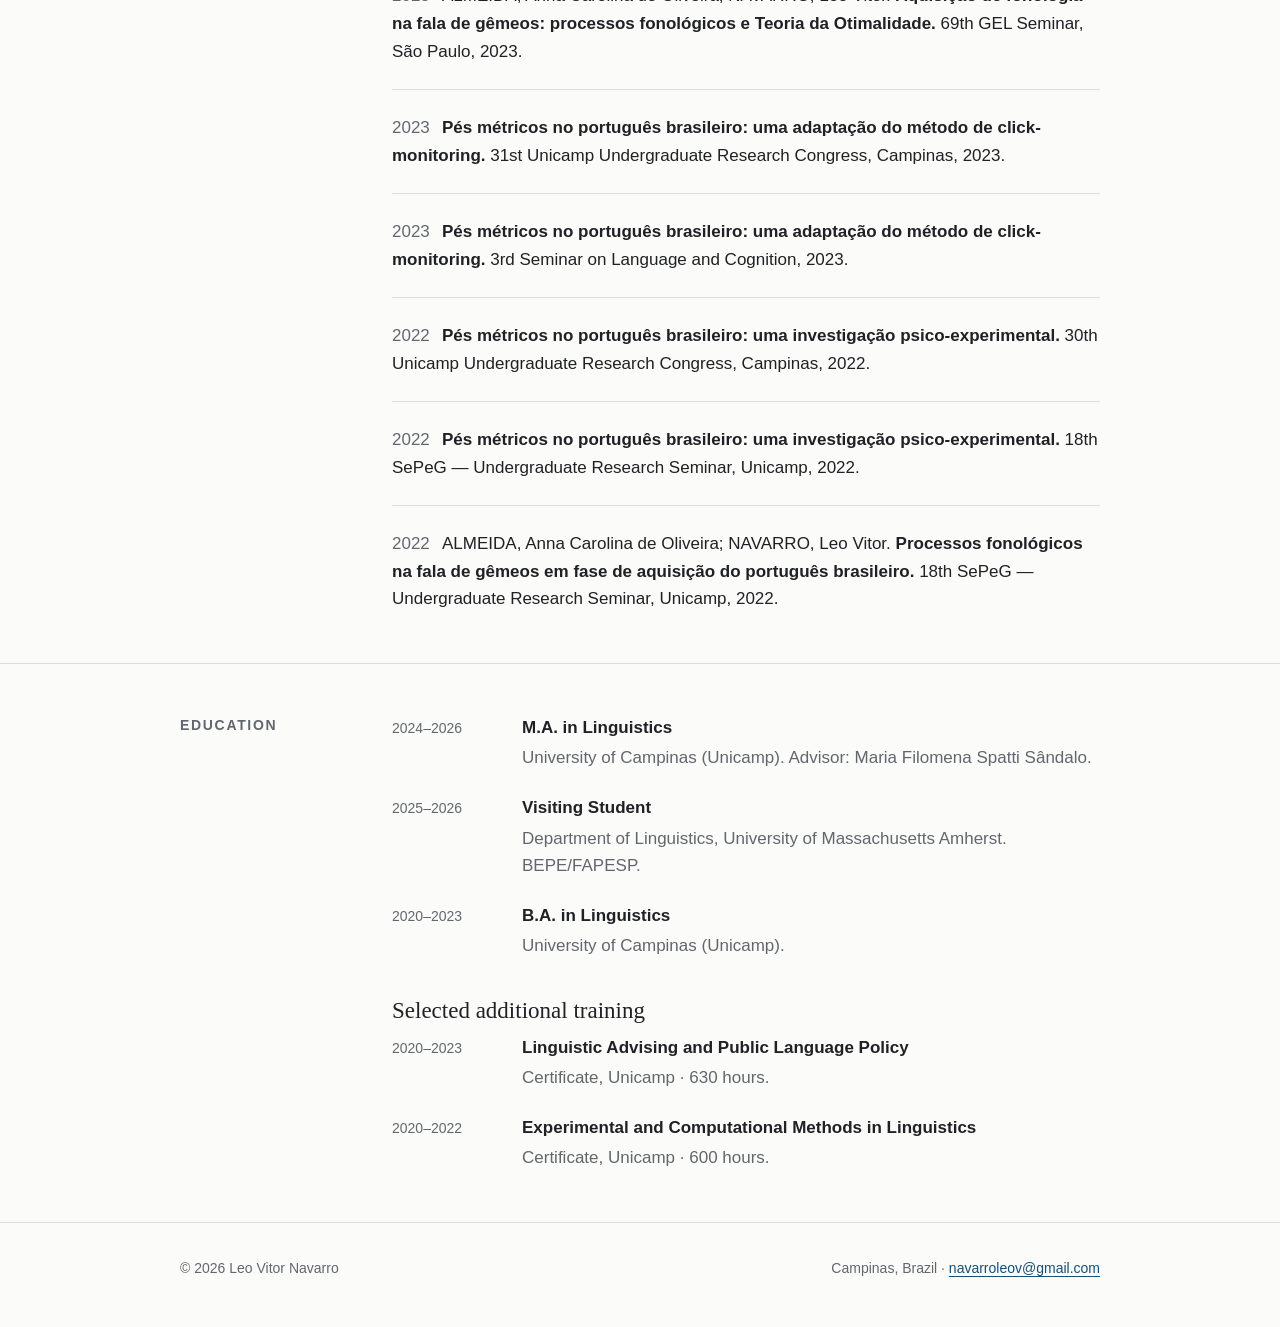
==== commit 720682ab: "Simplify manuscripts and remove CBM7 presentation in English" ====
--- a/en/index.html
+++ b/en/index.html
@@ -112,11 +112,11 @@
 
           <h3 style="margin-top:36px">Manuscripts</h3>
           <ol class="biblio">
-            <li><span class="year">2026</span><span class="title">Pretonic metrical structure in Brazilian Portuguese: Evidence from a click-monitoring experiment.</span> Manuscript submitted to the <em>Journal of Portuguese Linguistics</em>.</li>
-            <li><span class="year">2026</span><span class="title">From collective marking to plural exponence in Toba/Qom.</span> Manuscript submitted to <em>Caderno de Squibs</em>.</li>
-            <li><span class="year">2026</span><span class="title">Empréstimos coloniais e gramática nominal em línguas guaicuruanas: o português no Kadiwéu em perspectiva comparativa.</span> Manuscript submitted to <em>Letrônica</em>.</li>
-            <li><span class="year">2026</span><span class="title">Morphologically conditioned vowel shortening in Kadiwéu plural formation.</span> Manuscript.</li>
-            <li><span class="year">2026</span><span class="title">Prominence preservation and phonological adaptation of Brazilian Portuguese loanwords in Kadiwéu.</span> Manuscript.</li>
+            <li><span class="year">2026</span><span class="title">Pretonic metrical structure in Brazilian Portuguese: Evidence from a click-monitoring experiment.</span></li>
+            <li><span class="year">2026</span><span class="title">From collective marking to plural exponence in Toba/Qom.</span></li>
+            <li><span class="year">2026</span><span class="title">Empréstimos coloniais e gramática nominal em línguas guaicuruanas: o português no Kadiwéu em perspectiva comparativa.</span></li>
+            <li><span class="year">2026</span><span class="title">Morphologically conditioned vowel shortening in Kadiwéu plural formation.</span></li>
+            <li><span class="year">2026</span><span class="title">Prominence preservation and phonological adaptation of Brazilian Portuguese loanwords in Kadiwéu.</span></li>
           </ol>
         </div>
       </div>
@@ -135,7 +135,6 @@
           <ol class="biblio">
             <li><span class="year">2026</span><span class="title">Encurtamento vocálico e condicionamento morfológico em Kadiwéu.</span> 71st GEL Seminar, Araraquara, July 29, 2026.</li>
             <li><span class="year">2026</span><span class="title">Descrição e modelagem de empréstimos do português brasileiro no Kadiwéu (família Guaikuru).</span> 14th International Congress of Abralin (Interab), Mar. 5, 2026.</li>
-            <li><span class="year">2026</span><span class="title">Encurtamento vocálico e condicionamento morfológico em Kadiwéu.</span> 7th Brazilian Colloquium on Morphology, UFRGS, Porto Alegre, Apr. 2026.</li>
             <li><span class="year">2024</span><span class="title">A alomorfia de plural na língua Kadiwéu.</span> 70th GEL Seminar, Campinas, 2024.</li>
             <li><span class="year">2024</span>SANDALO, Filomena; NAVARRO, Leo Vitor; ABAURRE, Maria Bernadete. <span class="title">Acentos em PB: retornando à controvérsia.</span> 5th International Seminar on Phonology, UFRJ, Rio de Janeiro, Nov. 6–7, 2024.</li>
             <li><span class="year">2023</span><span class="title">Pés métricos no português brasileiro: uma adaptação do método de click-monitoring.</span> 69th GEL Seminar, São Paulo, 2023.</li>
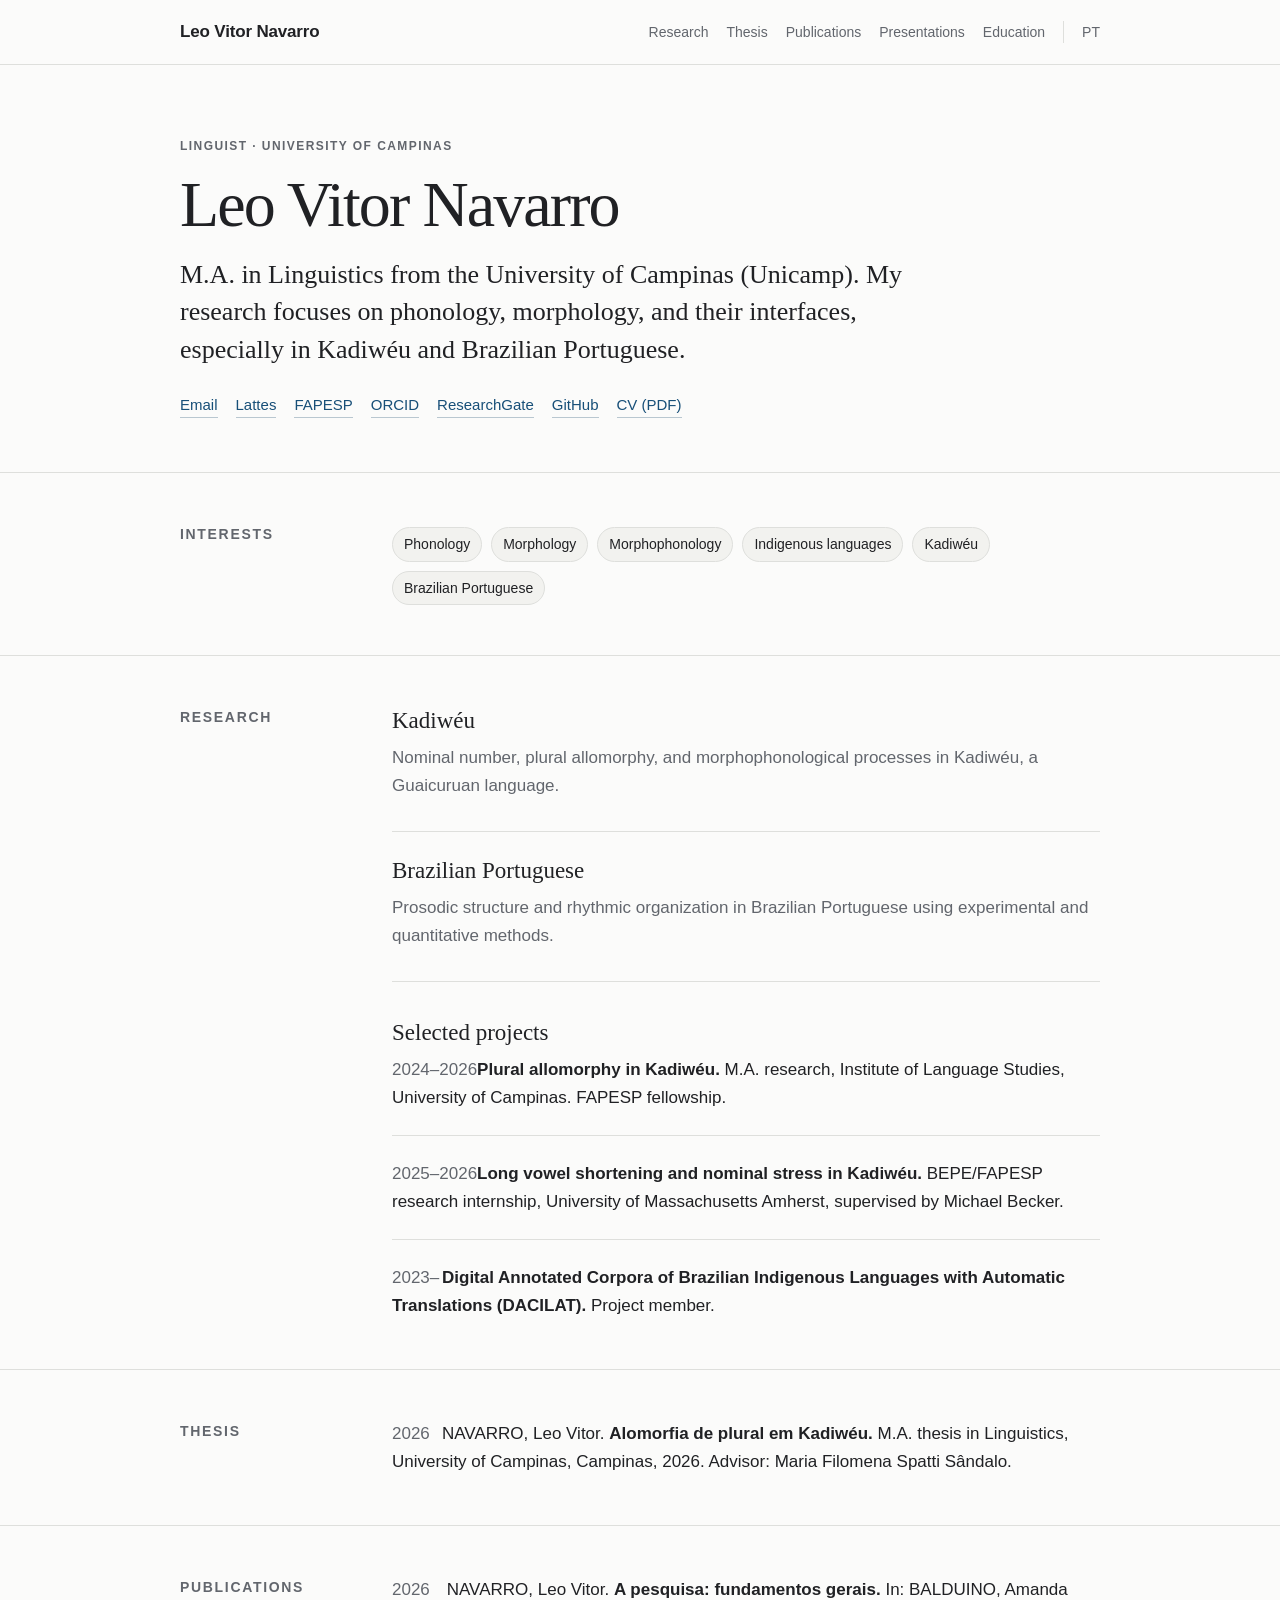
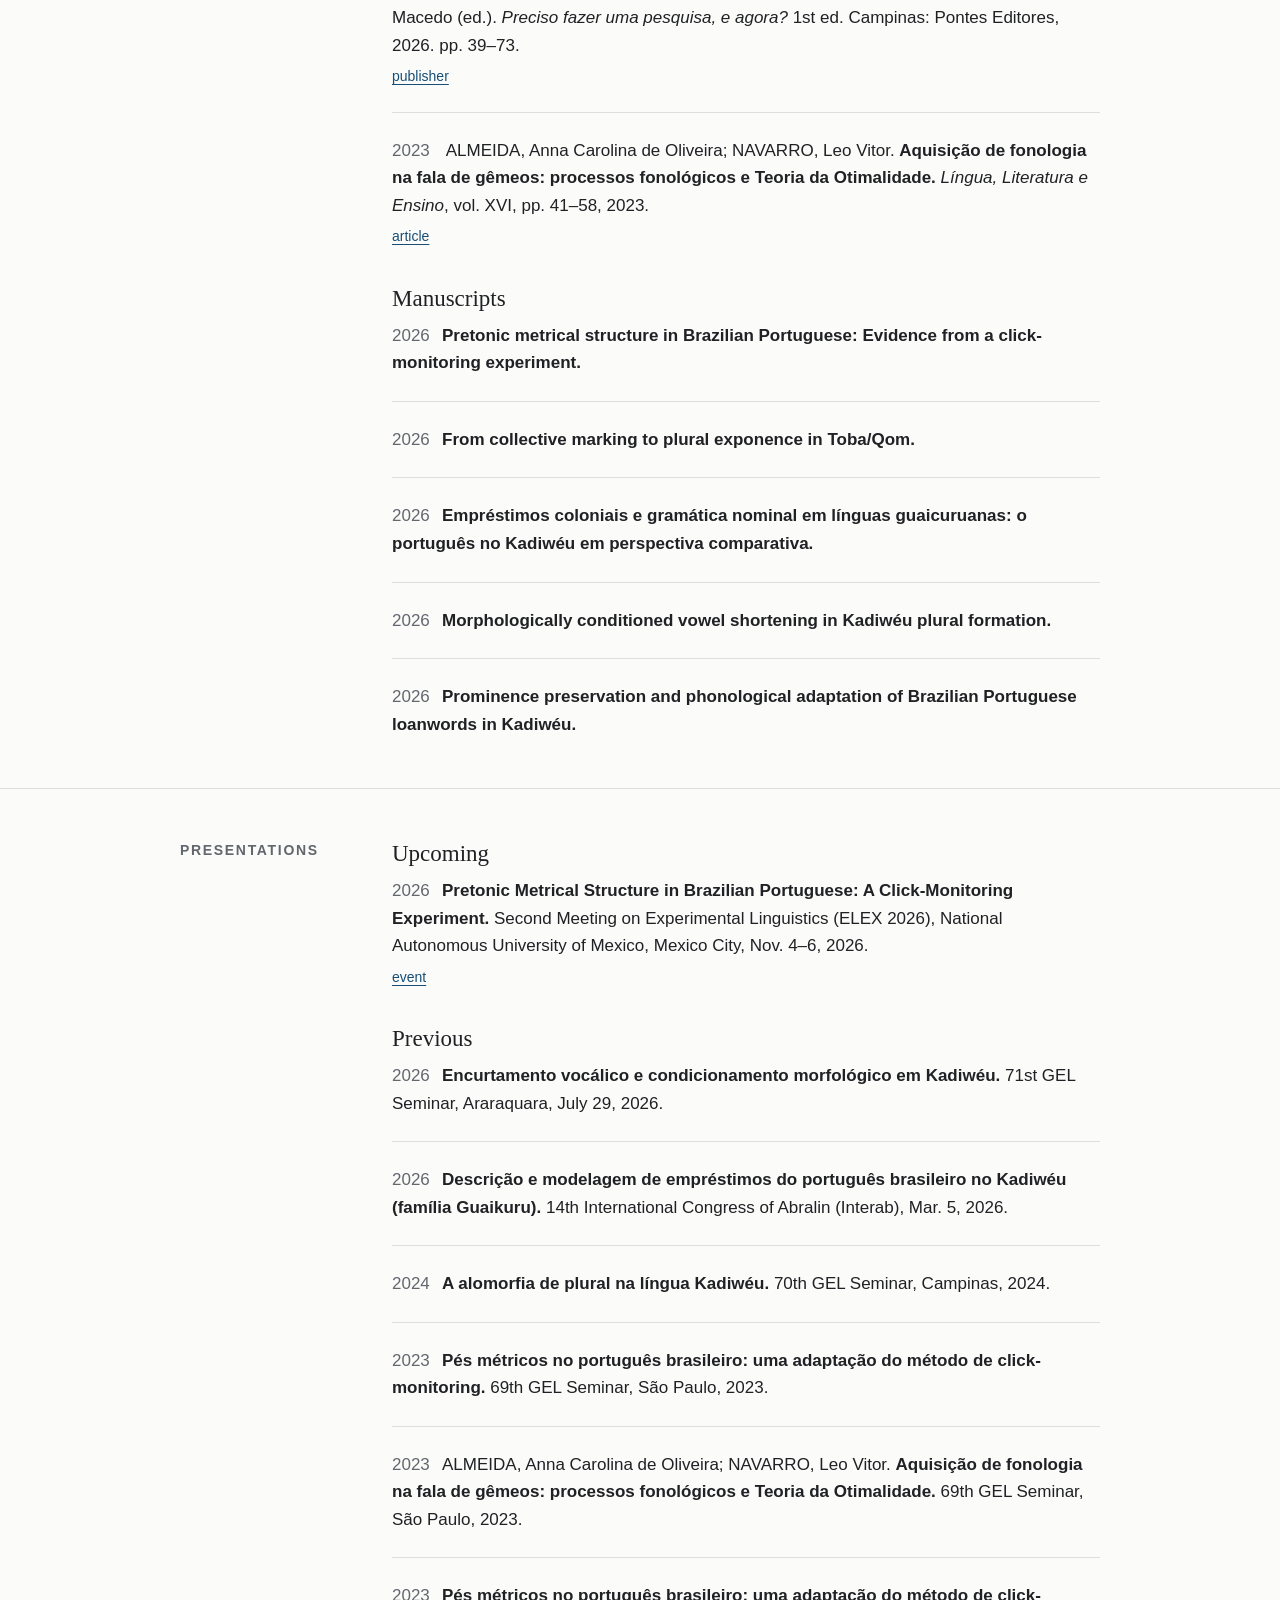
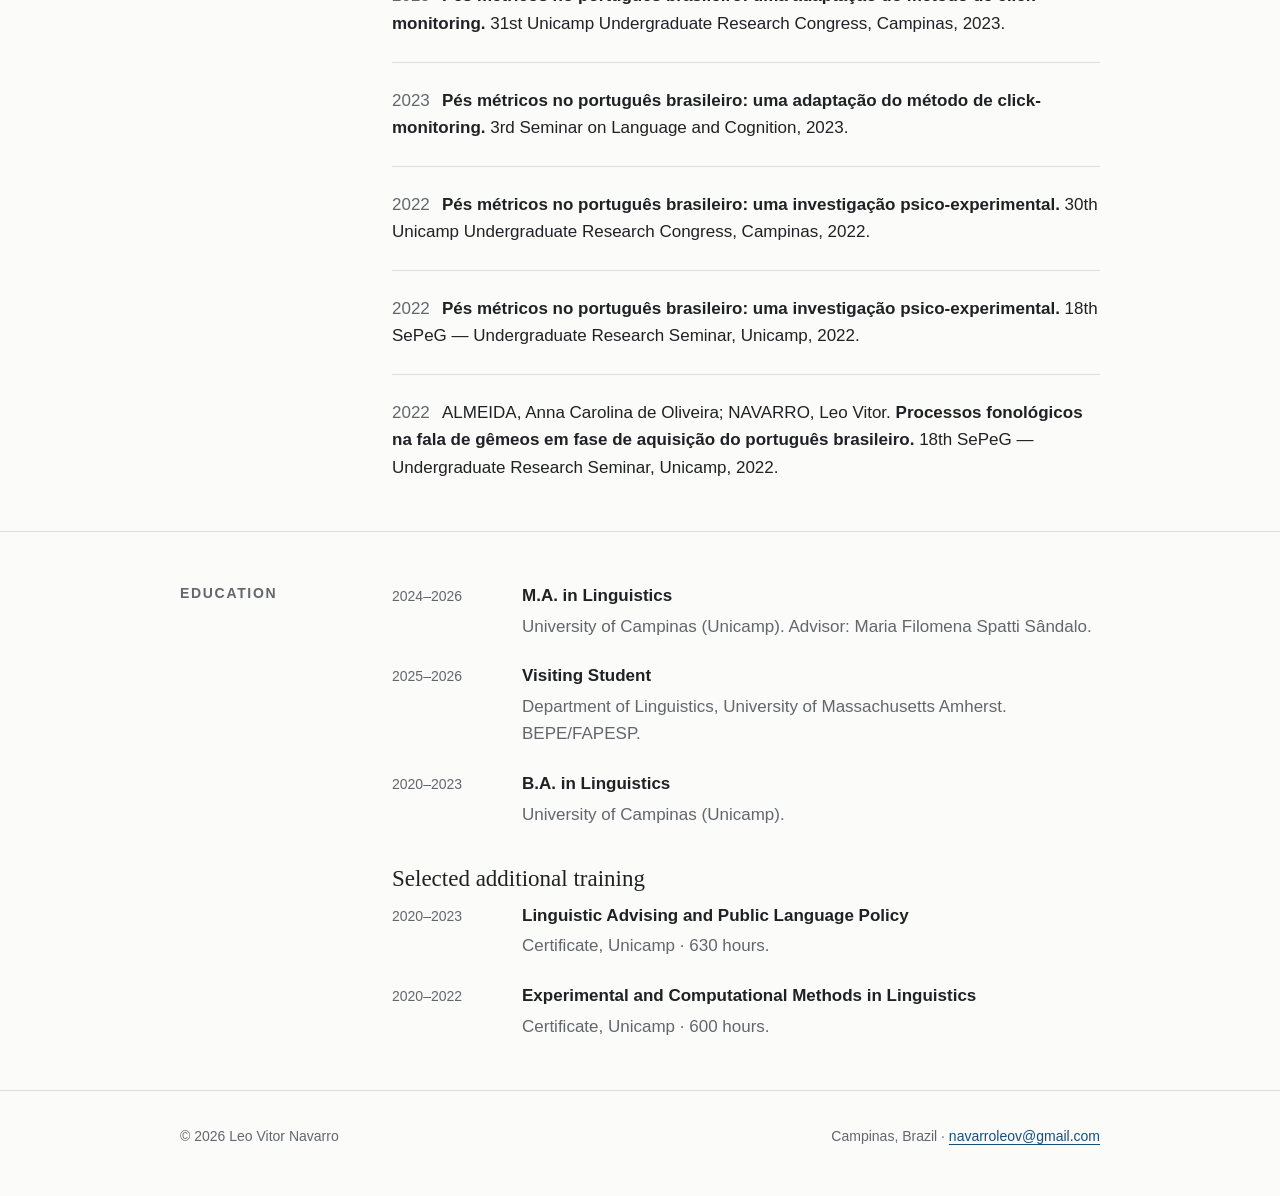
==== commit 7c95f87d: "Remove unverified 2024 UFRJ presentation from English page" ====
--- a/en/index.html
+++ b/en/index.html
@@ -136,7 +136,6 @@
             <li><span class="year">2026</span><span class="title">Encurtamento vocálico e condicionamento morfológico em Kadiwéu.</span> 71st GEL Seminar, Araraquara, July 29, 2026.</li>
             <li><span class="year">2026</span><span class="title">Descrição e modelagem de empréstimos do português brasileiro no Kadiwéu (família Guaikuru).</span> 14th International Congress of Abralin (Interab), Mar. 5, 2026.</li>
             <li><span class="year">2024</span><span class="title">A alomorfia de plural na língua Kadiwéu.</span> 70th GEL Seminar, Campinas, 2024.</li>
-            <li><span class="year">2024</span>SANDALO, Filomena; NAVARRO, Leo Vitor; ABAURRE, Maria Bernadete. <span class="title">Acentos em PB: retornando à controvérsia.</span> 5th International Seminar on Phonology, UFRJ, Rio de Janeiro, Nov. 6–7, 2024.</li>
             <li><span class="year">2023</span><span class="title">Pés métricos no português brasileiro: uma adaptação do método de click-monitoring.</span> 69th GEL Seminar, São Paulo, 2023.</li>
             <li><span class="year">2023</span>ALMEIDA, Anna Carolina de Oliveira; NAVARRO, Leo Vitor. <span class="title">Aquisição de fonologia na fala de gêmeos: processos fonológicos e Teoria da Otimalidade.</span> 69th GEL Seminar, São Paulo, 2023.</li>
             <li><span class="year">2023</span><span class="title">Pés métricos no português brasileiro: uma adaptação do método de click-monitoring.</span> 31st Unicamp Undergraduate Research Congress, Campinas, 2023.</li>
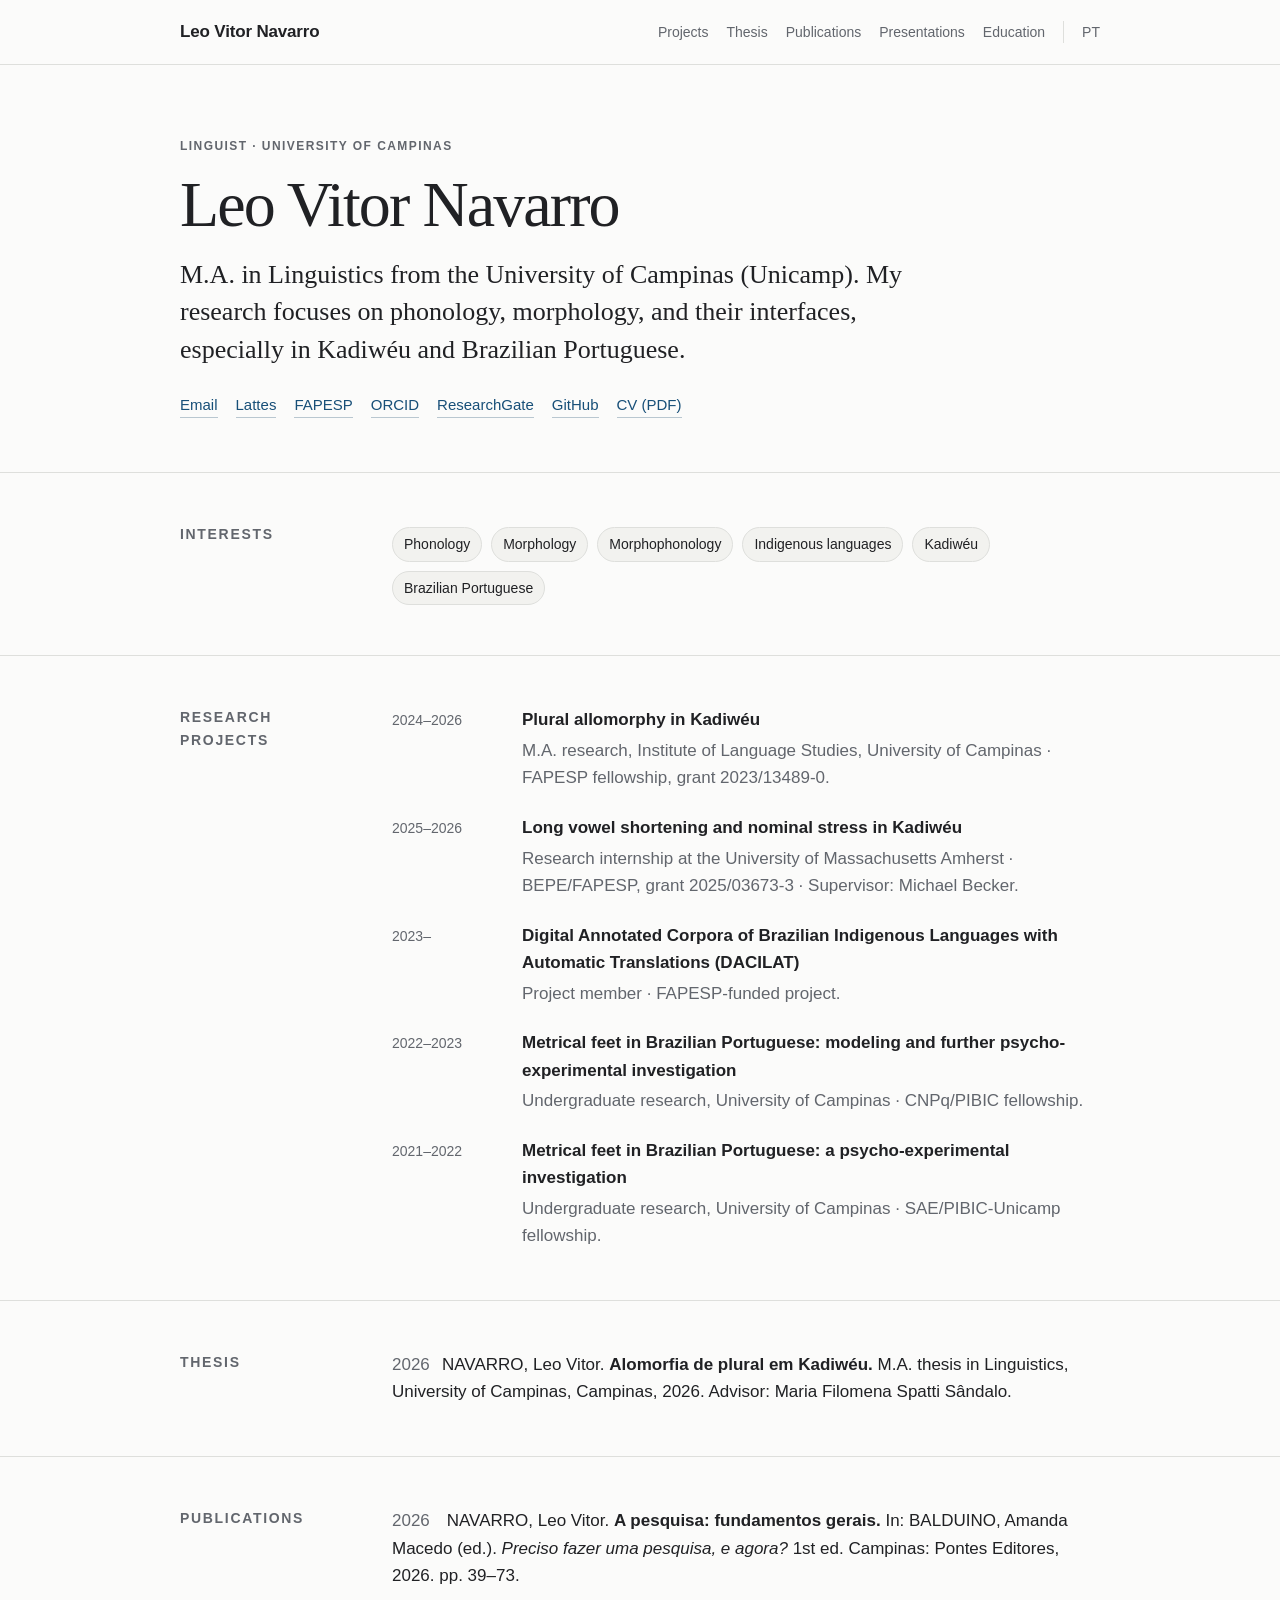
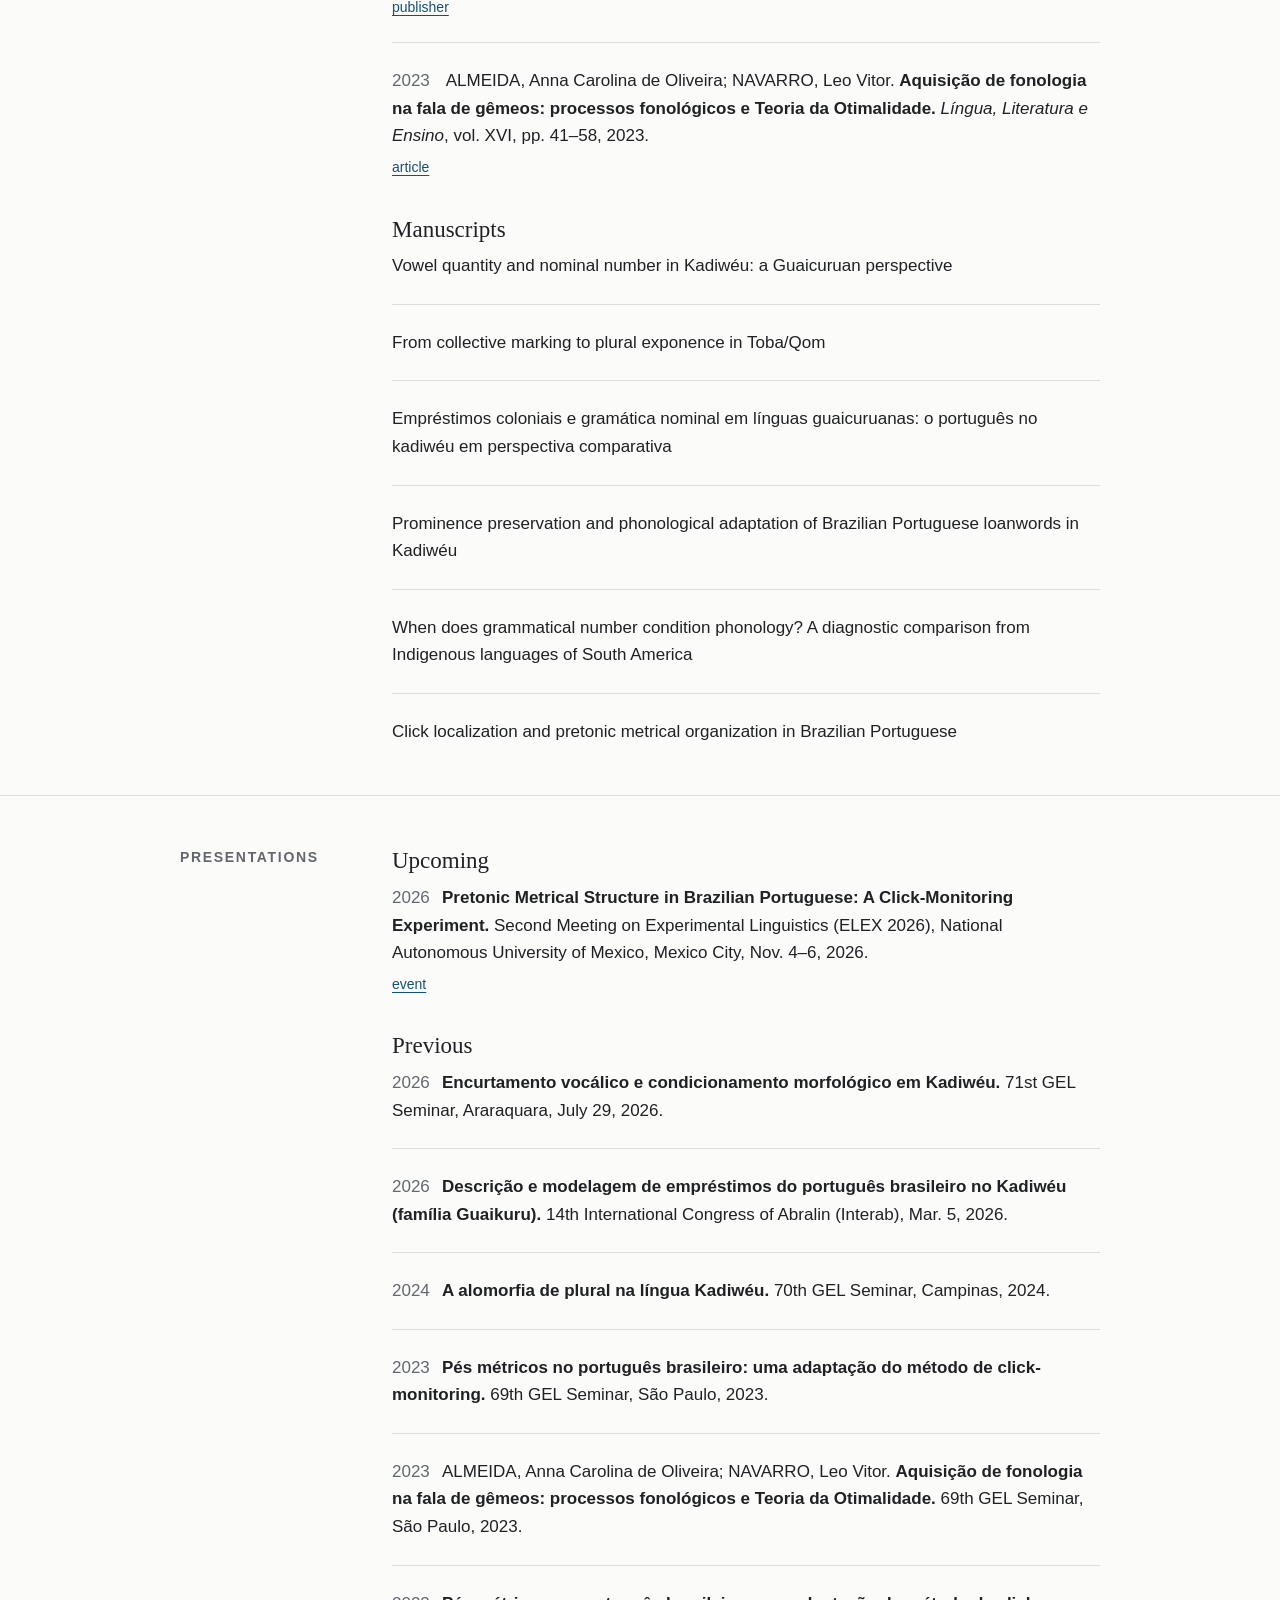
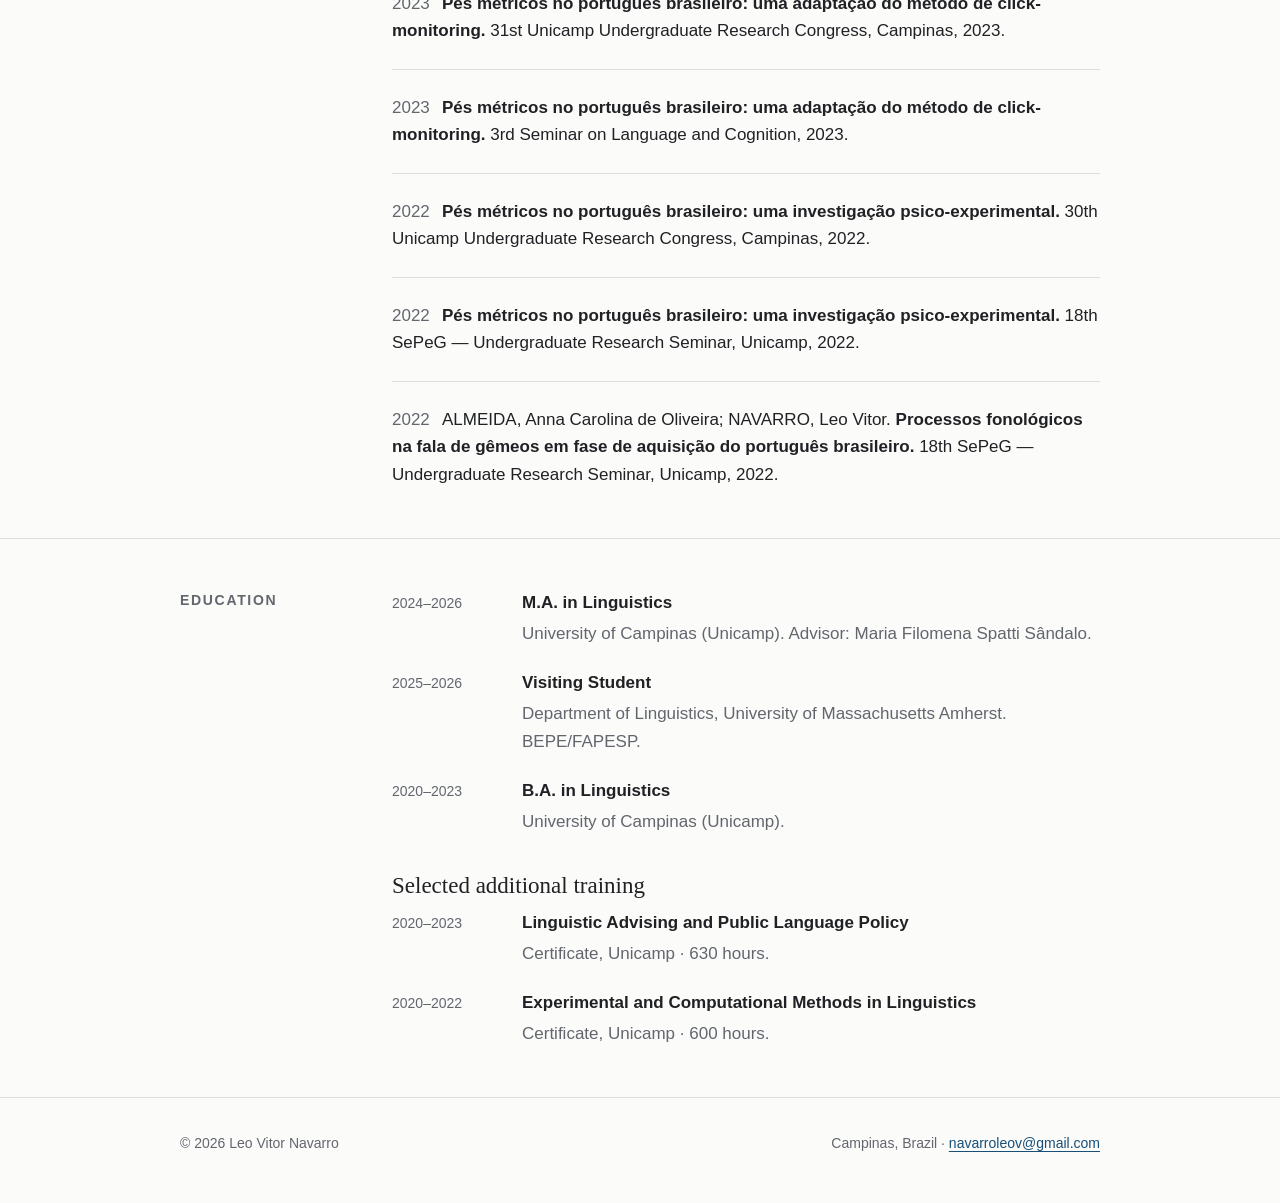
==== commit 2763492c: "Replace research overview with research projects and update manuscripts in English" ====
--- a/en/index.html
+++ b/en/index.html
@@ -15,7 +15,7 @@
     <nav class="container nav" aria-label="Main navigation">
       <a class="brand" href="#top">Leo Vitor Navarro</a>
       <div class="nav-links">
-        <a href="#research">Research</a>
+        <a href="#projects">Projects</a>
         <a href="#thesis">Thesis</a>
         <a href="#publications">Publications</a>
         <a class="optional" href="#presentations">Presentations</a>
@@ -59,25 +59,32 @@
       </div>
     </section>
 
-    <section id="research" aria-labelledby="research-heading">
-      <div class="container section-grid">
-        <h2 id="research-heading">Research</h2>
-        <div class="content">
-          <article class="project">
-            <h3>Kadiwéu</h3>
-            <p>Nominal number, plural allomorphy, and morphophonological processes in Kadiwéu, a Guaicuruan language.</p>
-          </article>
-          <article class="project">
-            <h3>Brazilian Portuguese</h3>
-            <p>Prosodic structure and rhythmic organization in Brazilian Portuguese using experimental and quantitative methods.</p>
-          </article>
-
-          <h3 style="margin-top:36px">Selected projects</h3>
-          <ol class="biblio">
-            <li><span class="year">2024–2026</span><span class="title">Plural allomorphy in Kadiwéu.</span> M.A. research, Institute of Language Studies, University of Campinas. FAPESP fellowship.</li>
-            <li><span class="year">2025–2026</span><span class="title">Long vowel shortening and nominal stress in Kadiwéu.</span> BEPE/FAPESP research internship, University of Massachusetts Amherst, supervised by Michael Becker.</li>
-            <li><span class="year">2023–</span><span class="title">Digital Annotated Corpora of Brazilian Indigenous Languages with Automatic Translations (DACILAT).</span> Project member.</li>
-          </ol>
+    <section id="projects" aria-labelledby="projects-heading">
+      <div class="container section-grid">
+        <h2 id="projects-heading">Research projects</h2>
+        <div class="content">
+          <div class="timeline">
+            <div class="timeline-item">
+              <div class="date">2024–2026</div>
+              <div><strong>Plural allomorphy in Kadiwéu</strong><p>M.A. research, Institute of Language Studies, University of Campinas · FAPESP fellowship, grant 2023/13489-0.</p></div>
+            </div>
+            <div class="timeline-item">
+              <div class="date">2025–2026</div>
+              <div><strong>Long vowel shortening and nominal stress in Kadiwéu</strong><p>Research internship at the University of Massachusetts Amherst · BEPE/FAPESP, grant 2025/03673-3 · Supervisor: Michael Becker.</p></div>
+            </div>
+            <div class="timeline-item">
+              <div class="date">2023–</div>
+              <div><strong>Digital Annotated Corpora of Brazilian Indigenous Languages with Automatic Translations (DACILAT)</strong><p>Project member · FAPESP-funded project.</p></div>
+            </div>
+            <div class="timeline-item">
+              <div class="date">2022–2023</div>
+              <div><strong>Metrical feet in Brazilian Portuguese: modeling and further psycho-experimental investigation</strong><p>Undergraduate research, University of Campinas · CNPq/PIBIC fellowship.</p></div>
+            </div>
+            <div class="timeline-item">
+              <div class="date">2021–2022</div>
+              <div><strong>Metrical feet in Brazilian Portuguese: a psycho-experimental investigation</strong><p>Undergraduate research, University of Campinas · SAE/PIBIC-Unicamp fellowship.</p></div>
+            </div>
+          </div>
         </div>
       </div>
     </section>
@@ -111,12 +118,13 @@
           </ol>
 
           <h3 style="margin-top:36px">Manuscripts</h3>
-          <ol class="biblio">
-            <li><span class="year">2026</span><span class="title">Pretonic metrical structure in Brazilian Portuguese: Evidence from a click-monitoring experiment.</span></li>
-            <li><span class="year">2026</span><span class="title">From collective marking to plural exponence in Toba/Qom.</span></li>
-            <li><span class="year">2026</span><span class="title">Empréstimos coloniais e gramática nominal em línguas guaicuruanas: o português no Kadiwéu em perspectiva comparativa.</span></li>
-            <li><span class="year">2026</span><span class="title">Morphologically conditioned vowel shortening in Kadiwéu plural formation.</span></li>
-            <li><span class="year">2026</span><span class="title">Prominence preservation and phonological adaptation of Brazilian Portuguese loanwords in Kadiwéu.</span></li>
+          <ol class="biblio manuscripts">
+            <li>Vowel quantity and nominal number in Kadiwéu: a Guaicuruan perspective</li>
+            <li>From collective marking to plural exponence in Toba/Qom</li>
+            <li>Empréstimos coloniais e gramática nominal em línguas guaicuruanas: o português no kadiwéu em perspectiva comparativa</li>
+            <li>Prominence preservation and phonological adaptation of Brazilian Portuguese loanwords in Kadiwéu</li>
+            <li>When does grammatical number condition phonology? A diagnostic comparison from Indigenous languages of South America</li>
+            <li>Click localization and pretonic metrical organization in Brazilian Portuguese</li>
           </ol>
         </div>
       </div>
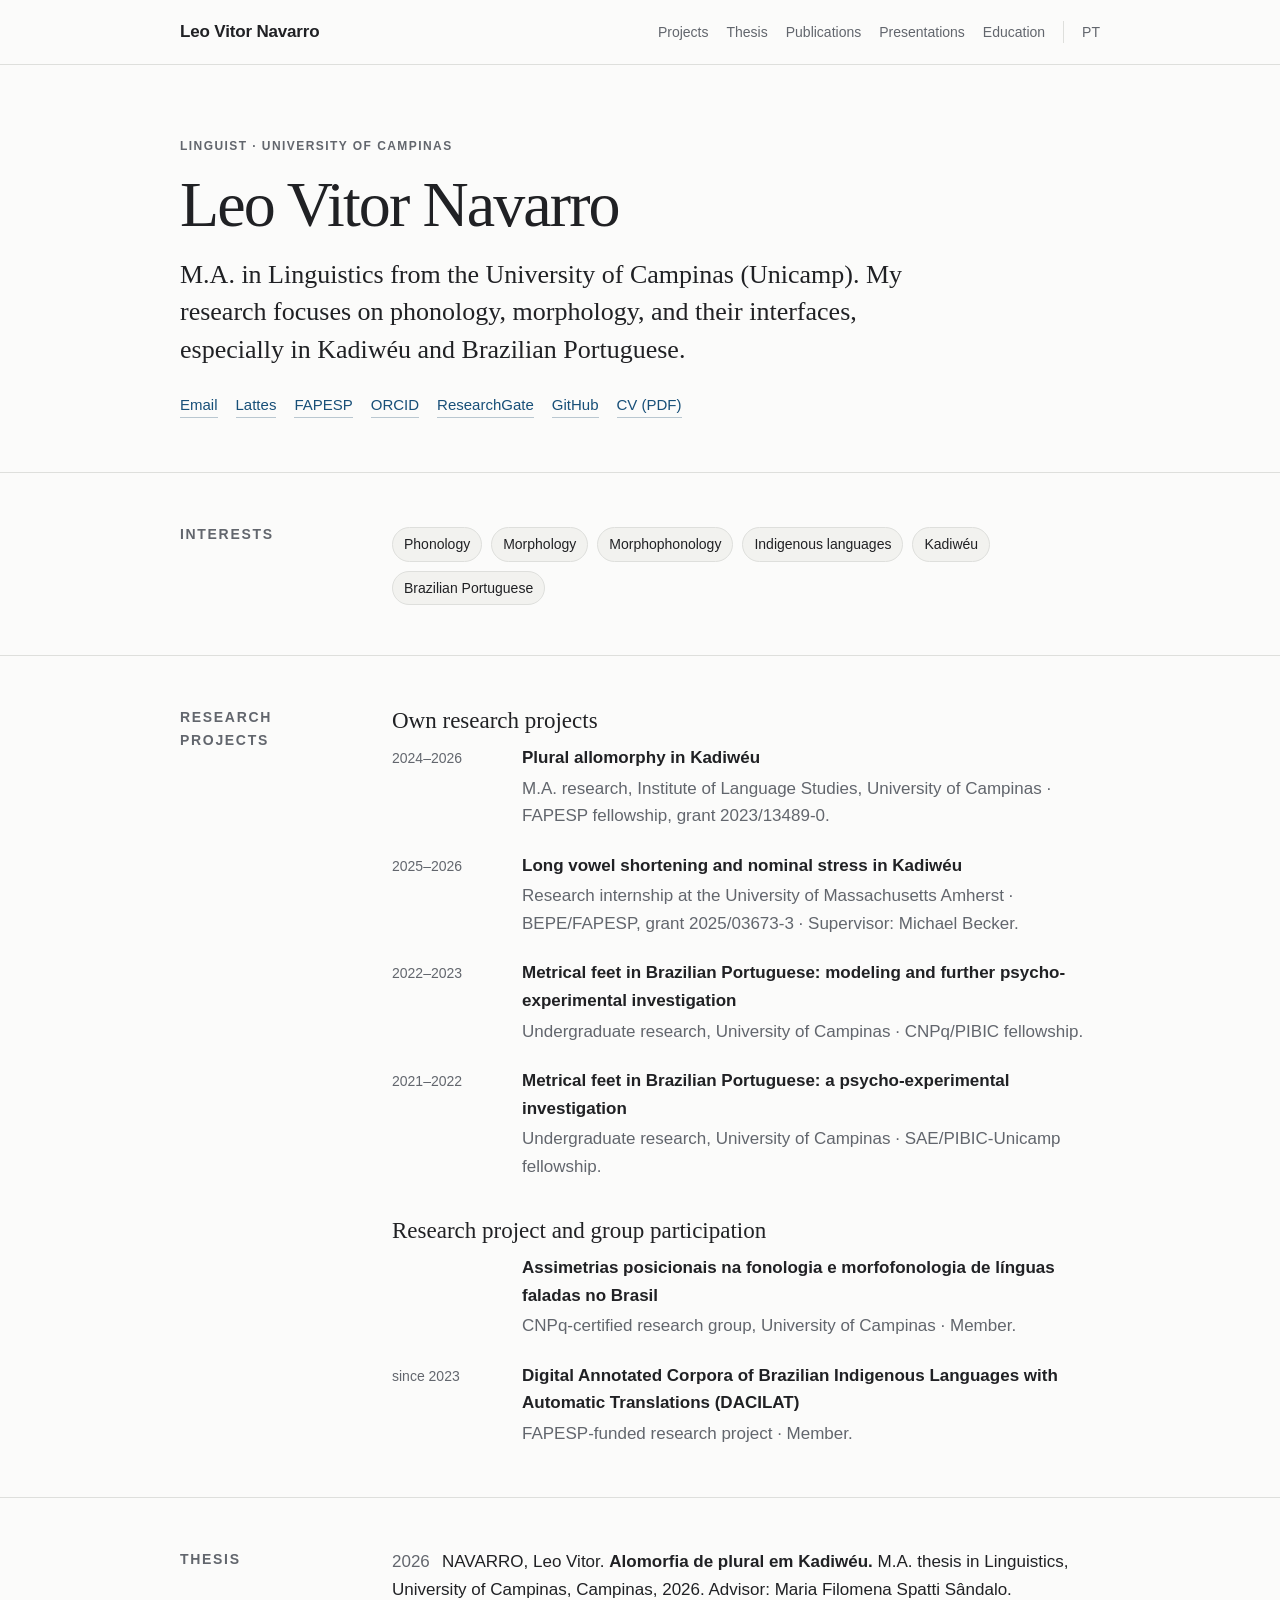
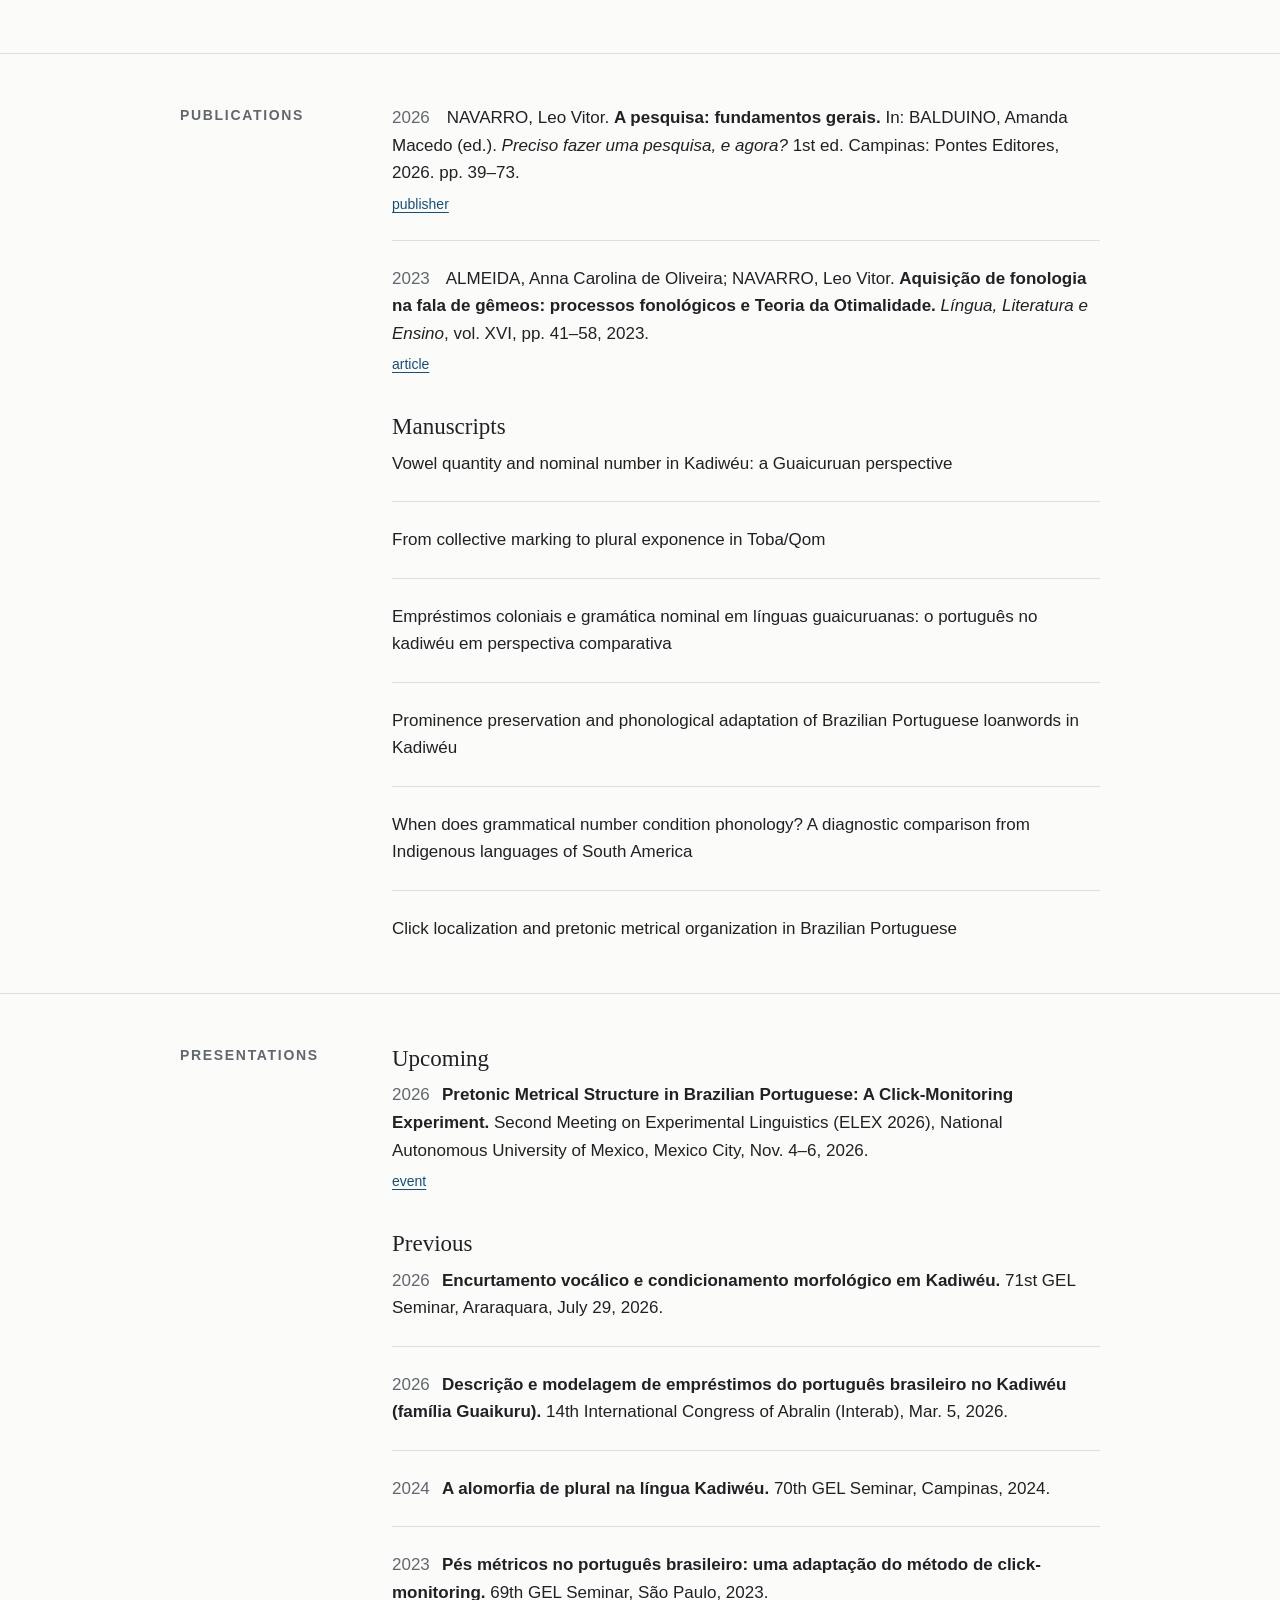
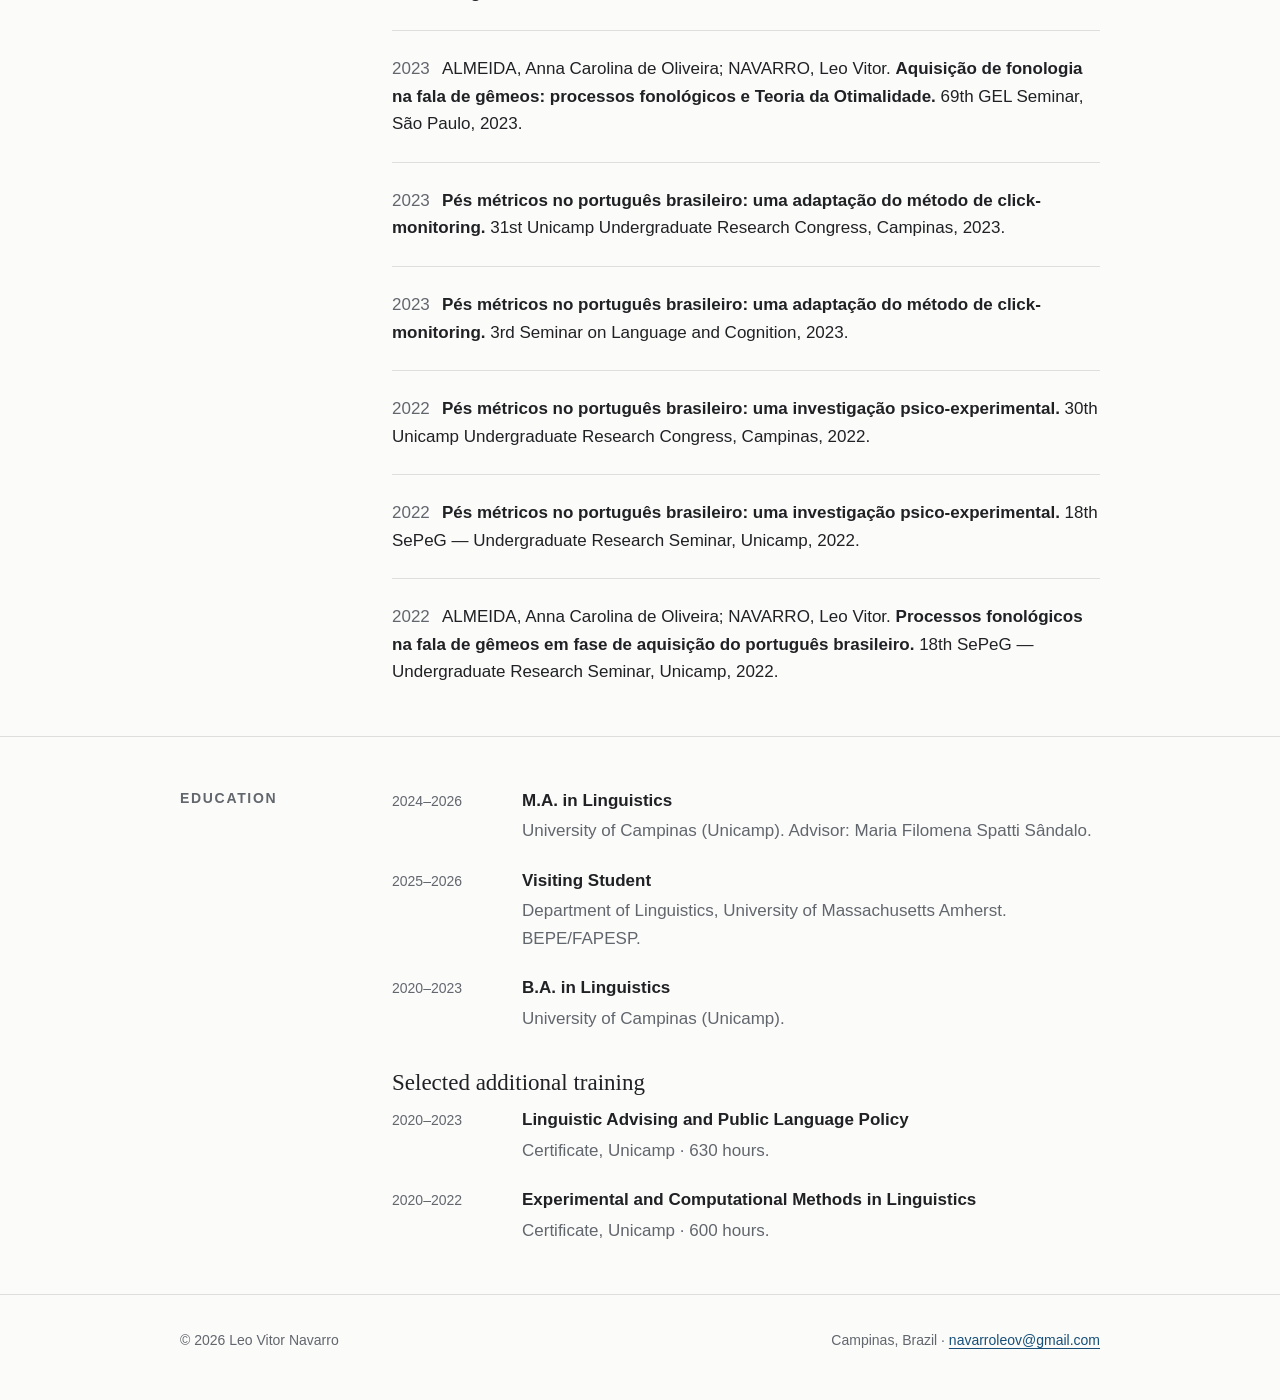
==== commit 74ccafb1: "Separate own research from participation in English page" ====
--- a/en/index.html
+++ b/en/index.html
@@ -63,6 +63,7 @@
       <div class="container section-grid">
         <h2 id="projects-heading">Research projects</h2>
         <div class="content">
+          <h3>Own research projects</h3>
           <div class="timeline">
             <div class="timeline-item">
               <div class="date">2024–2026</div>
@@ -73,16 +74,24 @@
               <div><strong>Long vowel shortening and nominal stress in Kadiwéu</strong><p>Research internship at the University of Massachusetts Amherst · BEPE/FAPESP, grant 2025/03673-3 · Supervisor: Michael Becker.</p></div>
             </div>
             <div class="timeline-item">
-              <div class="date">2023–</div>
-              <div><strong>Digital Annotated Corpora of Brazilian Indigenous Languages with Automatic Translations (DACILAT)</strong><p>Project member · FAPESP-funded project.</p></div>
-            </div>
-            <div class="timeline-item">
               <div class="date">2022–2023</div>
               <div><strong>Metrical feet in Brazilian Portuguese: modeling and further psycho-experimental investigation</strong><p>Undergraduate research, University of Campinas · CNPq/PIBIC fellowship.</p></div>
             </div>
             <div class="timeline-item">
               <div class="date">2021–2022</div>
               <div><strong>Metrical feet in Brazilian Portuguese: a psycho-experimental investigation</strong><p>Undergraduate research, University of Campinas · SAE/PIBIC-Unicamp fellowship.</p></div>
+            </div>
+          </div>
+
+          <h3 style="margin-top:36px">Research project and group participation</h3>
+          <div class="timeline">
+            <div class="timeline-item">
+              <div class="date"></div>
+              <div><strong>Assimetrias posicionais na fonologia e morfofonologia de línguas faladas no Brasil</strong><p>CNPq-certified research group, University of Campinas · Member.</p></div>
+            </div>
+            <div class="timeline-item">
+              <div class="date">since 2023</div>
+              <div><strong>Digital Annotated Corpora of Brazilian Indigenous Languages with Automatic Translations (DACILAT)</strong><p>FAPESP-funded research project · Member.</p></div>
             </div>
           </div>
         </div>
